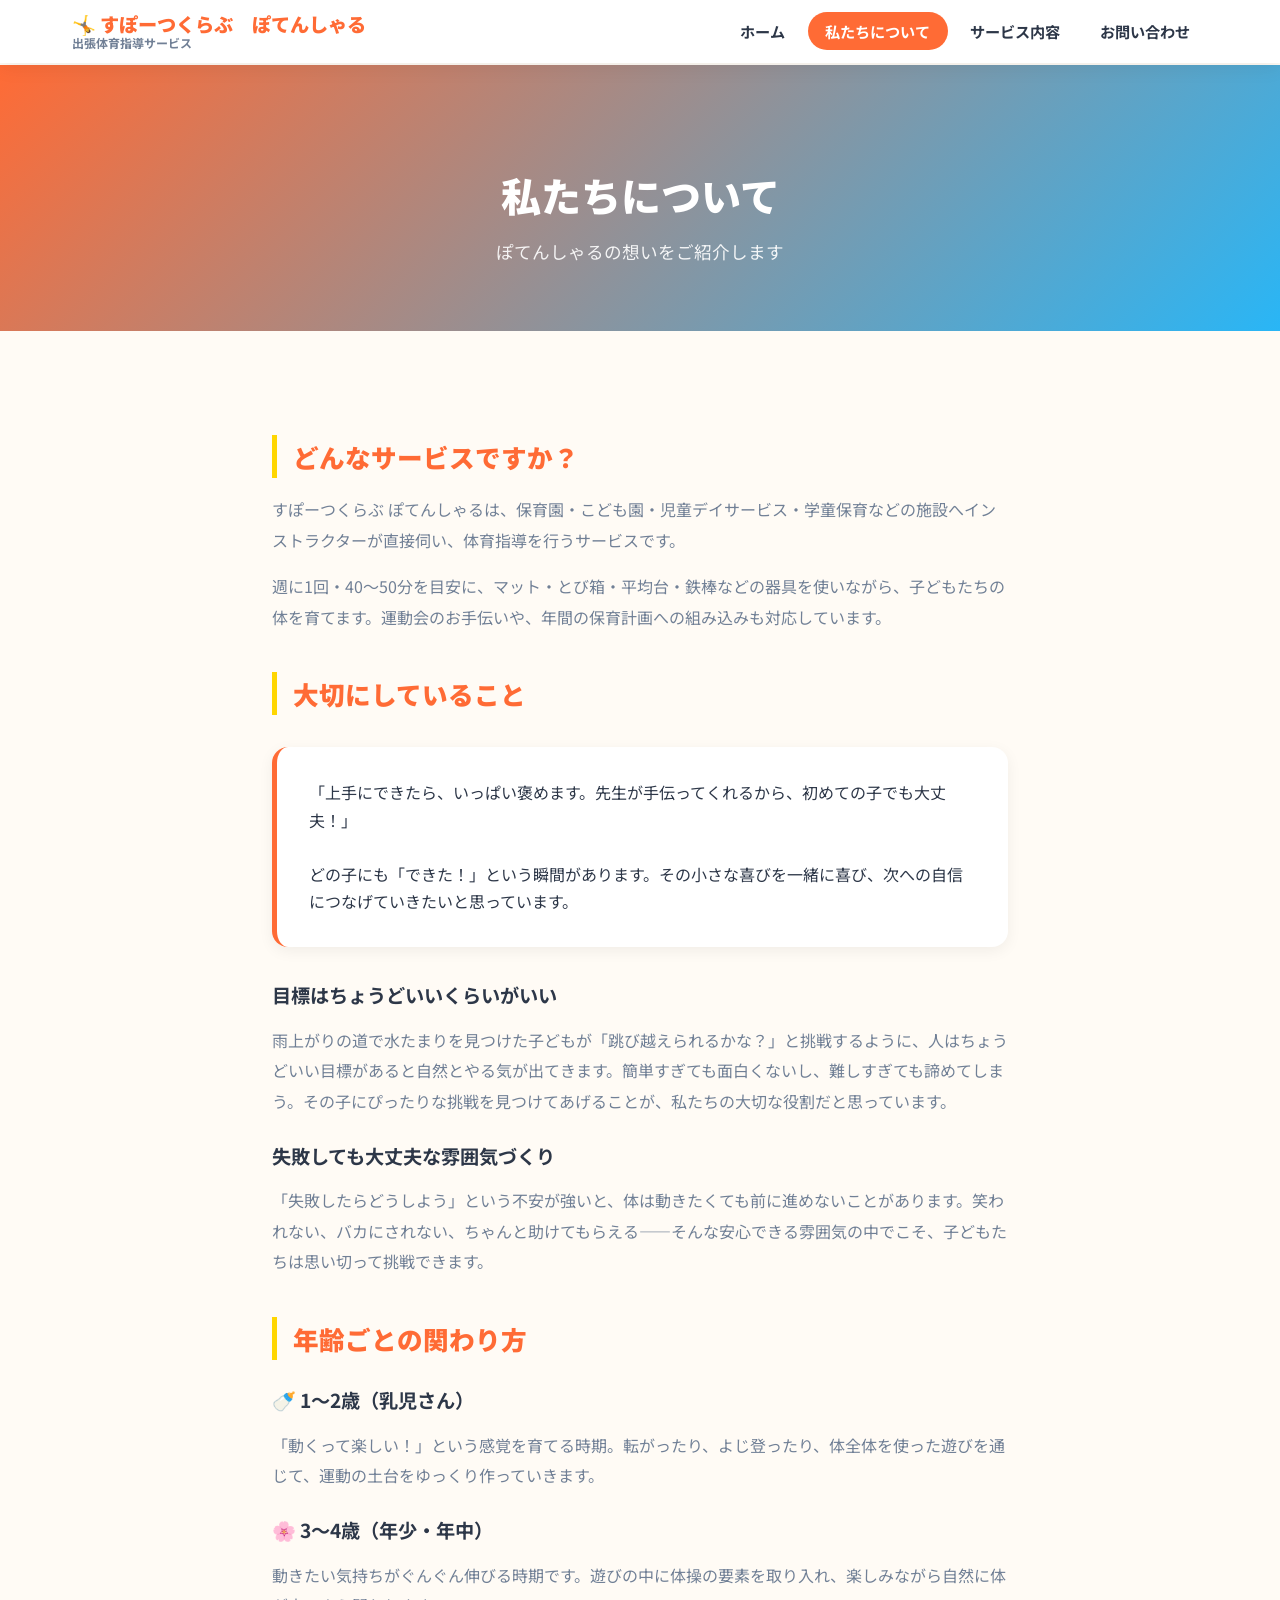
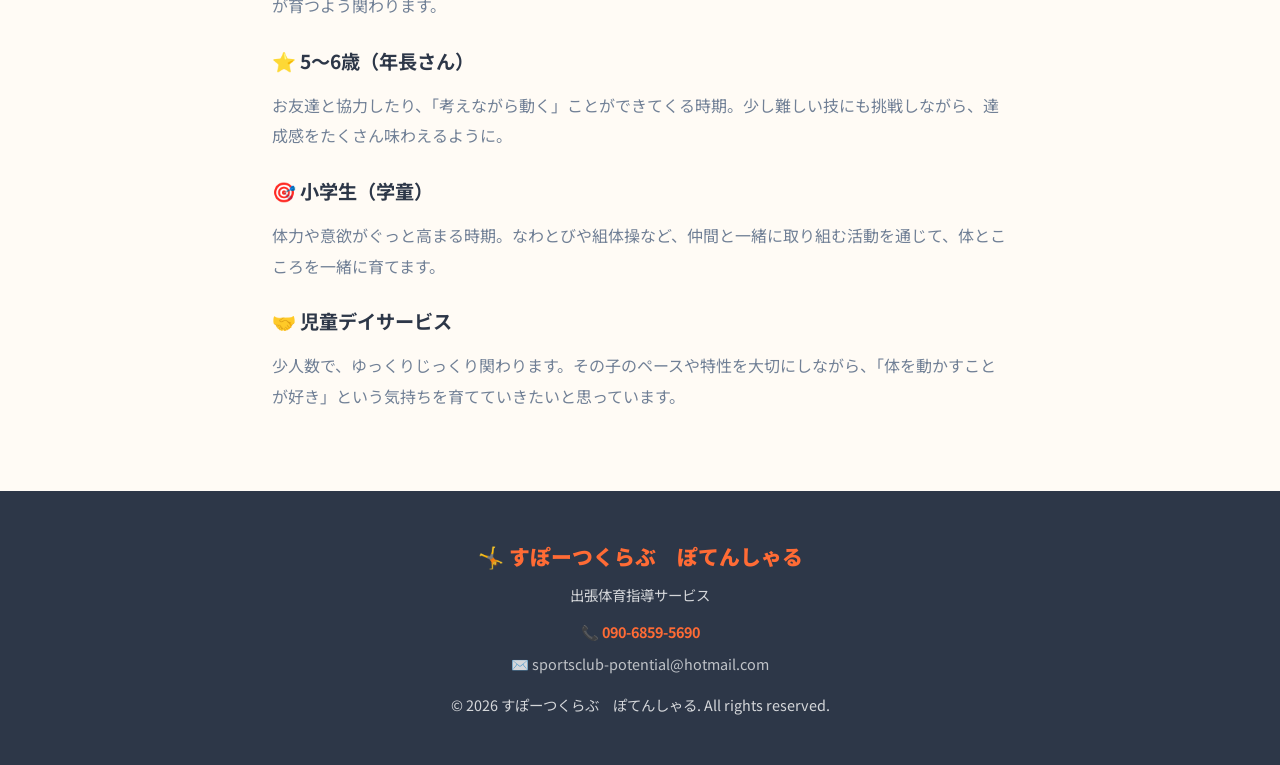
==== about.html @ cd886c46 "SEO対策を追加 - 全ページにメタタグ（description・keywords・OGP）を追加 - sitemap.xml を作成 - robots.txt を作成 - トップページに構造化データ" ====
<!DOCTYPE html>
<html lang="ja">
<head>
    <meta charset="UTF-8">
    <meta name="viewport" content="width=device-width, initial-scale=1.0">
    <title>私たちについて | すぽーつくらぶ ぽてんしゃる</title>
    <meta name="description" content="すぽーつくらぶ ぽてんしゃるの指導方針・理念をご紹介します。1歳〜小学生まで、それぞれのペースに合わせて楽しく体を動かすことを大切にしています。">
    <meta name="keywords" content="体育指導,保育園,出張指導,指導方針,こども,運動,ぽてんしゃる">
    <meta property="og:title" content="私たちについて | すぽーつくらぶ ぽてんしゃる">
    <meta property="og:description" content="1歳〜小学生まで対応の出張体育指導。指導方針や年齢別の関わり方をご紹介します。">
    <meta property="og:type" content="website">
    <meta property="og:url" content="https://sportsclub-potential.netlify.app/about.html">
    <link rel="canonical" href="https://sportsclub-potential.netlify.app/about.html">
    <link rel="stylesheet" href="css/style.css">
</head>
<body>
    <header>
        <nav>
            <div class="logo">
                🤸 すぽーつくらぶ　ぽてんしゃる
                <span class="logo-sub">出張体育指導サービス</span>
            </div>
            <button class="nav-toggle" aria-label="メニュー">☰</button>
            <ul class="nav-links">
                <li><a href="index.html">ホーム</a></li>
                <li><a href="about.html" class="active">私たちについて</a></li>
                <li><a href="services.html">サービス内容</a></li>
                <li><a href="contact.html">お問い合わせ</a></li>
            </ul>
        </nav>
    </header>

    <main>
        <section class="page-header">
            <h1>私たちについて</h1>
            <p>ぽてんしゃるの想いをご紹介します</p>
        </section>

        <div class="content">
            <h2>どんなサービスですか？</h2>
            <p>すぽーつくらぶ ぽてんしゃるは、保育園・こども園・児童デイサービス・学童保育などの施設へインストラクターが直接伺い、体育指導を行うサービスです。</p>
            <p>週に1回・40〜50分を目安に、マット・とび箱・平均台・鉄棒などの器具を使いながら、子どもたちの体を育てます。運動会のお手伝いや、年間の保育計画への組み込みも対応しています。</p>

            <h2>大切にしていること</h2>
            <div class="highlight-box">
                「上手にできたら、いっぱい褒めます。先生が手伝ってくれるから、初めての子でも大丈夫！」<br><br>
                どの子にも「できた！」という瞬間があります。その小さな喜びを一緒に喜び、次への自信につなげていきたいと思っています。
            </div>

            <h3>目標はちょうどいいくらいがいい</h3>
            <p>雨上がりの道で水たまりを見つけた子どもが「跳び越えられるかな？」と挑戦するように、人はちょうどいい目標があると自然とやる気が出てきます。簡単すぎても面白くないし、難しすぎても諦めてしまう。その子にぴったりな挑戦を見つけてあげることが、私たちの大切な役割だと思っています。</p>

            <h3>失敗しても大丈夫な雰囲気づくり</h3>
            <p>「失敗したらどうしよう」という不安が強いと、体は動きたくても前に進めないことがあります。笑われない、バカにされない、ちゃんと助けてもらえる——そんな安心できる雰囲気の中でこそ、子どもたちは思い切って挑戦できます。</p>

            <h2>年齢ごとの関わり方</h2>

            <h3>🍼 1〜2歳（乳児さん）</h3>
            <p>「動くって楽しい！」という感覚を育てる時期。転がったり、よじ登ったり、体全体を使った遊びを通じて、運動の土台をゆっくり作っていきます。</p>

            <h3>🌸 3〜4歳（年少・年中）</h3>
            <p>動きたい気持ちがぐんぐん伸びる時期です。遊びの中に体操の要素を取り入れ、楽しみながら自然に体が育つよう関わります。</p>

            <h3>⭐ 5〜6歳（年長さん）</h3>
            <p>お友達と協力したり、「考えながら動く」ことができてくる時期。少し難しい技にも挑戦しながら、達成感をたくさん味わえるように。</p>

            <h3>🎯 小学生（学童）</h3>
            <p>体力や意欲がぐっと高まる時期。なわとびや組体操など、仲間と一緒に取り組む活動を通じて、体とこころを一緒に育てます。</p>

            <h3>🤝 児童デイサービス</h3>
            <p>少人数で、ゆっくりじっくり関わります。その子のペースや特性を大切にしながら、「体を動かすことが好き」という気持ちを育てていきたいと思っています。</p>
        </div>
    </main>

    <script src="js/main.js"></script>
    <footer>
        <div class="footer-logo">🤸 すぽーつくらぶ　ぽてんしゃる</div>
        <p>出張体育指導サービス</p>
        <p style="margin-top:0.8rem;">📞 <a href="tel:09068595690" style="color:var(--orange);text-decoration:none;font-weight:700;">090-6859-5690</a></p>
        <p>✉️ <a href="mailto:sportsclub-potential@hotmail.com" style="color:rgba(255,255,255,0.7);text-decoration:none;">sportsclub-potential@hotmail.com</a></p>
        <p style="margin-top:1rem;">&copy; 2026 すぽーつくらぶ　ぽてんしゃる. All rights reserved.</p>
    </footer>
</body>
</html>
---- css/style.css ----
@import url('https://fonts.googleapis.com/css2?family=Noto+Sans+JP:wght@400;700;900&display=swap');

:root {
    --orange: #FF6B35;
    --orange-light: #FF8C5A;
    --blue: #29B6F6;
    --yellow: #FFD600;
    --green: #66BB6A;
    --dark: #2D3748;
    --gray: #718096;
    --light-bg: #FFFBF5;
    --white: #ffffff;
    --shadow: 0 8px 30px rgba(255,107,53,0.15);
}

* {
    margin: 0;
    padding: 0;
    box-sizing: border-box;
}

body {
    font-family: 'Noto Sans JP', 'Helvetica Neue', Arial, sans-serif;
    line-height: 1.7;
    color: var(--dark);
    background: var(--light-bg);
}

/* ヘッダー */
header {
    background: var(--white);
    box-shadow: 0 3px 20px rgba(0,0,0,0.08);
    position: fixed;
    width: 100%;
    top: 0;
    z-index: 1000;
}

nav {
    max-width: 1200px;
    margin: 0 auto;
    padding: 0.8rem 2rem;
    display: flex;
    justify-content: space-between;
    align-items: center;
}

.logo {
    font-size: 1.2rem;
    font-weight: 900;
    color: var(--orange);
    display: flex;
    flex-direction: column;
    line-height: 1.2;
}

.logo .logo-sub {
    font-size: 0.75rem;
    color: var(--gray);
    font-weight: 700;
}

.nav-links {
    list-style: none;
    display: flex;
    gap: 0.3rem;
}

.nav-links a {
    text-decoration: none;
    color: var(--dark);
    font-weight: 700;
    padding: 0.5rem 1.1rem;
    border-radius: 50px;
    transition: all 0.3s;
    font-size: 0.95rem;
}

.nav-links a:hover,
.nav-links a.active {
    background: var(--orange);
    color: var(--white);
}

/* ヒーローセクション */
.hero {
    position: relative;
    min-height: 100vh;
    display: flex;
    align-items: center;
    justify-content: center;
    margin-top: 65px;
    overflow: hidden;
}

.hero-bg {
    position: absolute;
    inset: 0;
    background-image: url('../images/kids_gym.jpg');
    background-size: cover;
    background-position: center top;
}

.hero-overlay {
    position: absolute;
    inset: 0;
    background: linear-gradient(
        160deg,
        rgba(255, 107, 53, 0.82) 0%,
        rgba(41, 182, 246, 0.75) 100%
    );
}

.hero-content {
    position: relative;
    z-index: 1;
    text-align: center;
    color: var(--white);
    padding: 3rem 2rem;
    max-width: 800px;
}

.hero-badge {
    display: inline-block;
    background: var(--yellow);
    color: var(--dark);
    font-weight: 900;
    font-size: 0.9rem;
    padding: 0.4rem 1.2rem;
    border-radius: 50px;
    margin-bottom: 1.5rem;
    letter-spacing: 0.05em;
}

.hero-content h1 {
    font-size: 3rem;
    font-weight: 900;
    line-height: 1.3;
    margin-bottom: 1.2rem;
    text-shadow: 2px 4px 12px rgba(0,0,0,0.2);
}

.hero-content p {
    font-size: 1.2rem;
    margin-bottom: 2.5rem;
    opacity: 0.95;
    text-shadow: 1px 2px 6px rgba(0,0,0,0.15);
}

.hero-buttons {
    display: flex;
    gap: 1rem;
    justify-content: center;
    flex-wrap: wrap;
}

/* ボタン */
.btn {
    display: inline-block;
    padding: 0.9rem 2.2rem;
    border-radius: 50px;
    font-weight: 900;
    font-size: 1rem;
    text-decoration: none;
    transition: all 0.3s;
    border: none;
    cursor: pointer;
    font-family: 'Noto Sans JP', sans-serif;
}

.btn-primary {
    background: var(--yellow);
    color: var(--dark);
    box-shadow: 0 6px 20px rgba(255,214,0,0.5);
}

.btn-primary:hover {
    transform: translateY(-4px) scale(1.03);
    box-shadow: 0 12px 30px rgba(255,214,0,0.6);
}

.btn-secondary {
    background: rgba(255,255,255,0.15);
    color: var(--white);
    border: 2px solid rgba(255,255,255,0.8);
    backdrop-filter: blur(5px);
}

.btn-secondary:hover {
    background: var(--white);
    color: var(--orange);
    transform: translateY(-4px);
}

.btn-orange {
    background: var(--orange);
    color: var(--white);
    box-shadow: 0 6px 20px rgba(255,107,53,0.4);
}

.btn-orange:hover {
    background: var(--orange-light);
    transform: translateY(-4px);
    box-shadow: 0 12px 30px rgba(255,107,53,0.5);
}

/* ウェーブ区切り */
.wave-divider {
    width: 100%;
    overflow: hidden;
    line-height: 0;
    margin-bottom: -2px;
}

.wave-divider svg {
    display: block;
    width: 100%;
}

/* セクション共通 */
.section {
    padding: 5rem 2rem;
}

.section-inner {
    max-width: 1100px;
    margin: 0 auto;
}

.section-title {
    text-align: center;
    font-size: 2rem;
    font-weight: 900;
    color: var(--dark);
    margin-bottom: 0.5rem;
}

.section-title span {
    color: var(--orange);
}

.section-subtitle {
    text-align: center;
    color: var(--gray);
    font-size: 1rem;
    margin-bottom: 3rem;
}

/* 特徴カード */
.features-section {
    background: var(--white);
    padding: 5rem 2rem;
}

.feature-grid {
    display: grid;
    grid-template-columns: repeat(auto-fit, minmax(240px, 1fr));
    gap: 1.5rem;
    max-width: 1100px;
    margin: 0 auto;
}

.feature-card {
    background: var(--light-bg);
    border-radius: 24px;
    padding: 2.5rem 1.8rem;
    text-align: center;
    transition: all 0.35s;
    border: 3px solid transparent;
    position: relative;
    overflow: hidden;
}

.feature-card::before {
    content: '';
    position: absolute;
    top: 0;
    left: 0;
    right: 0;
    height: 5px;
    background: linear-gradient(90deg, var(--orange), var(--yellow));
    border-radius: 24px 24px 0 0;
}

.feature-card:hover {
    transform: translateY(-10px);
    border-color: var(--orange);
    box-shadow: var(--shadow);
}

.feature-icon {
    font-size: 3.5rem;
    margin-bottom: 1rem;
    display: block;
}

.feature-card h3 {
    font-size: 1.3rem;
    font-weight: 900;
    color: var(--orange);
    margin-bottom: 0.8rem;
}

.feature-card p {
    color: var(--gray);
    font-size: 0.95rem;
    line-height: 1.8;
}

/* CTA バナー */
.cta-section {
    background: linear-gradient(135deg, var(--orange) 0%, #FF8C5A 100%);
    padding: 5rem 2rem;
    text-align: center;
    color: var(--white);
}

.cta-section h2 {
    font-size: 2rem;
    font-weight: 900;
    margin-bottom: 1rem;
}

.cta-section p {
    font-size: 1.1rem;
    margin-bottom: 2rem;
    opacity: 0.95;
}

/* ページヘッダー */
.page-header {
    background: linear-gradient(135deg, var(--orange) 0%, var(--blue) 100%);
    text-align: center;
    padding: 6rem 2rem 4rem;
    margin-top: 65px;
    color: var(--white);
}

.page-header h1 {
    font-size: 2.5rem;
    font-weight: 900;
    margin-bottom: 0.5rem;
}

.page-header p {
    font-size: 1.1rem;
    opacity: 0.9;
}

/* コンテンツ */
.content {
    max-width: 800px;
    margin: 0 auto;
    padding: 4rem 2rem;
}

.content h2 {
    font-size: 1.6rem;
    font-weight: 900;
    color: var(--orange);
    margin-top: 2.5rem;
    margin-bottom: 1rem;
    padding-left: 1rem;
    border-left: 5px solid var(--yellow);
}

.content h3 {
    font-size: 1.2rem;
    font-weight: 700;
    color: var(--dark);
    margin-top: 1.5rem;
    margin-bottom: 0.8rem;
}

.content p {
    color: var(--gray);
    margin-bottom: 1rem;
    line-height: 1.9;
}

.highlight-box {
    background: var(--white);
    border-radius: 16px;
    padding: 2rem;
    margin: 2rem 0;
    border-left: 5px solid var(--orange);
    box-shadow: 0 4px 15px rgba(0,0,0,0.06);
}

/* サービスカード */
.service-grid {
    display: grid;
    grid-template-columns: repeat(auto-fit, minmax(260px, 1fr));
    gap: 1.5rem;
    max-width: 1100px;
    margin: 0 auto;
}

.service-card {
    background: var(--white);
    border-radius: 24px;
    padding: 2.5rem 2rem;
    text-align: center;
    transition: all 0.35s;
    box-shadow: 0 4px 20px rgba(0,0,0,0.06);
    border: 2px solid transparent;
}

.service-card:hover {
    transform: translateY(-8px);
    border-color: var(--orange);
    box-shadow: var(--shadow);
}

.service-card .service-icon {
    font-size: 3rem;
    margin-bottom: 1rem;
    display: block;
}

.service-card h3 {
    font-size: 1.3rem;
    font-weight: 900;
    color: var(--dark);
    margin-bottom: 0.5rem;
}

.service-card .age-badge {
    display: inline-block;
    background: var(--yellow);
    color: var(--dark);
    font-size: 0.8rem;
    font-weight: 700;
    padding: 0.2rem 0.8rem;
    border-radius: 50px;
    margin-bottom: 1rem;
}

.service-card p {
    color: var(--gray);
    font-size: 0.95rem;
    line-height: 1.8;
}

/* フォーム */
.contact-form {
    max-width: 620px;
    margin: 0 auto;
    background: var(--white);
    border-radius: 24px;
    padding: 3rem 2.5rem;
    box-shadow: 0 8px 40px rgba(0,0,0,0.08);
}

.form-group {
    margin-bottom: 1.5rem;
}

.form-group label {
    display: block;
    margin-bottom: 0.5rem;
    font-weight: 700;
    color: var(--dark);
    font-size: 0.95rem;
}

.form-group label .required {
    color: var(--orange);
    margin-left: 0.3rem;
    font-size: 0.8rem;
}

.form-group input,
.form-group textarea,
.form-group select {
    width: 100%;
    padding: 0.85rem 1.1rem;
    border: 2px solid #E2E8F0;
    border-radius: 12px;
    font-size: 1rem;
    font-family: 'Noto Sans JP', sans-serif;
    transition: border-color 0.3s;
    background: var(--light-bg);
    color: var(--dark);
}

.form-group input:focus,
.form-group textarea:focus,
.form-group select:focus {
    outline: none;
    border-color: var(--orange);
    background: var(--white);
}

.form-group textarea {
    resize: vertical;
    min-height: 120px;
}

/* フッター */
footer {
    background: var(--dark);
    color: rgba(255,255,255,0.8);
    text-align: center;
    padding: 3rem 2rem;
}

footer .footer-logo {
    font-size: 1.3rem;
    font-weight: 900;
    color: var(--orange);
    margin-bottom: 0.5rem;
}

footer p {
    font-size: 0.9rem;
    margin-top: 0.5rem;
}

/* 連絡先カード */
.contact-info-card {
    background: var(--white);
    border-radius: 20px;
    padding: 2rem;
    margin-bottom: 2rem;
    box-shadow: 0 4px 20px rgba(0,0,0,0.07);
    border: 2px solid #FFE5D9;
}

.contact-info-item {
    display: flex;
    align-items: flex-start;
    gap: 1rem;
    padding: 1rem 0;
    border-bottom: 1px solid #f0f0f0;
}

.contact-info-item:last-child {
    border-bottom: none;
    padding-bottom: 0;
}

.contact-info-icon {
    font-size: 1.8rem;
    flex-shrink: 0;
}

.contact-info-label {
    font-size: 0.85rem;
    color: var(--gray);
    font-weight: 700;
    margin-bottom: 0.3rem;
}

.contact-info-value {
    display: block;
    font-size: 1.4rem;
    font-weight: 900;
    color: var(--orange);
    text-decoration: none;
}

.contact-info-email {
    font-size: 1rem;
    word-break: break-all;
}

.contact-info-note {
    margin-top: 0.4rem;
    font-size: 0.85rem;
    color: var(--dark);
    background: #FFF8F5;
    border-left: 3px solid var(--orange);
    padding: 0.5rem 0.8rem;
    border-radius: 0 8px 8px 0;
    line-height: 1.6;
}

/* カリキュラムテーブル */
.curriculum-table {
    width: 100%;
    border-collapse: collapse;
    border-radius: 16px;
    overflow: hidden;
    box-shadow: 0 4px 20px rgba(0,0,0,0.06);
    font-size: 0.95rem;
}

.curriculum-table thead tr {
    background: var(--orange);
    color: var(--white);
}

.curriculum-table th {
    padding: 1rem 1.2rem;
    text-align: left;
    font-weight: 700;
}

.curriculum-table td {
    padding: 0.9rem 1.2rem;
    border-bottom: 1px solid #f0f0f0;
    vertical-align: top;
    line-height: 1.7;
}

.curriculum-table tbody tr:nth-child(even) {
    background: var(--light-bg);
}

.curriculum-table tbody tr:hover {
    background: #fff3ee;
}

.curriculum-table td:first-child {
    font-weight: 700;
    color: var(--orange);
    white-space: nowrap;
    min-width: 60px;
}

/* ハンバーガーボタン（PCでは非表示） */
.nav-toggle {
    display: none;
    background: none;
    border: none;
    font-size: 1.6rem;
    cursor: pointer;
    color: var(--orange);
    padding: 0.3rem 0.5rem;
    line-height: 1;
}

/* レスポンシブ */
@media (max-width: 768px) {
    /* ナビゲーション */
    nav {
        padding: 0.8rem 1.2rem;
        flex-wrap: wrap;
        position: relative;
    }

    .nav-toggle {
        display: block;
    }

    .nav-links {
        display: none;
        flex-direction: column;
        width: 100%;
        gap: 0;
        background: var(--white);
        border-top: 1px solid #eee;
        margin-top: 0.5rem;
        border-radius: 0 0 12px 12px;
        box-shadow: 0 8px 20px rgba(0,0,0,0.08);
        overflow: hidden;
    }

    .nav-links.open {
        display: flex;
    }

    .nav-links li {
        width: 100%;
    }

    .nav-links a {
        display: block;
        padding: 1rem 1.5rem;
        font-size: 1rem;
        border-radius: 0;
        border-bottom: 1px solid #f0f0f0;
    }

    .nav-links a:hover,
    .nav-links a.active {
        background: var(--orange);
        color: var(--white);
    }

    /* ヒーロー */
    .hero {
        margin-top: 0;
        min-height: 100svh;
    }

    .hero-content {
        padding: 2rem 1.2rem;
    }

    .hero-content h1 {
        font-size: 1.8rem;
    }

    .hero-content p {
        font-size: 0.95rem;
        margin-bottom: 2rem;
    }

    .hero-badge {
        font-size: 0.8rem;
        padding: 0.35rem 1rem;
    }

    .hero-buttons {
        flex-direction: column;
        align-items: center;
        gap: 0.8rem;
    }

    .btn {
        width: 100%;
        max-width: 280px;
        text-align: center;
        padding: 0.85rem 1.5rem;
    }

    /* セクション */
    .section {
        padding: 3rem 1.2rem;
    }

    .features-section {
        padding: 3rem 1.2rem;
    }

    .section-title {
        font-size: 1.5rem;
    }

    .section-subtitle {
        font-size: 0.9rem;
        margin-bottom: 2rem;
    }

    /* カード */
    .feature-grid,
    .service-grid {
        grid-template-columns: 1fr;
        gap: 1rem;
    }

    .feature-card,
    .service-card {
        padding: 2rem 1.5rem;
    }

    /* CTA */
    .cta-section {
        padding: 3rem 1.2rem;
    }

    .cta-section h2 {
        font-size: 1.5rem;
    }

    .cta-section p {
        font-size: 0.95rem;
    }

    /* ページヘッダー */
    .page-header {
        padding: 4rem 1.2rem 2.5rem;
        margin-top: 0;
    }

    .page-header h1 {
        font-size: 1.7rem;
    }

    .page-header p {
        font-size: 0.95rem;
    }

    /* コンテンツ */
    .content {
        padding: 2.5rem 1.2rem;
    }

    .content h2 {
        font-size: 1.3rem;
    }

    .highlight-box {
        padding: 1.5rem 1.2rem;
    }

    /* フォーム */
    .contact-form {
        padding: 2rem 1.2rem;
        border-radius: 16px;
        box-shadow: none;
    }
}
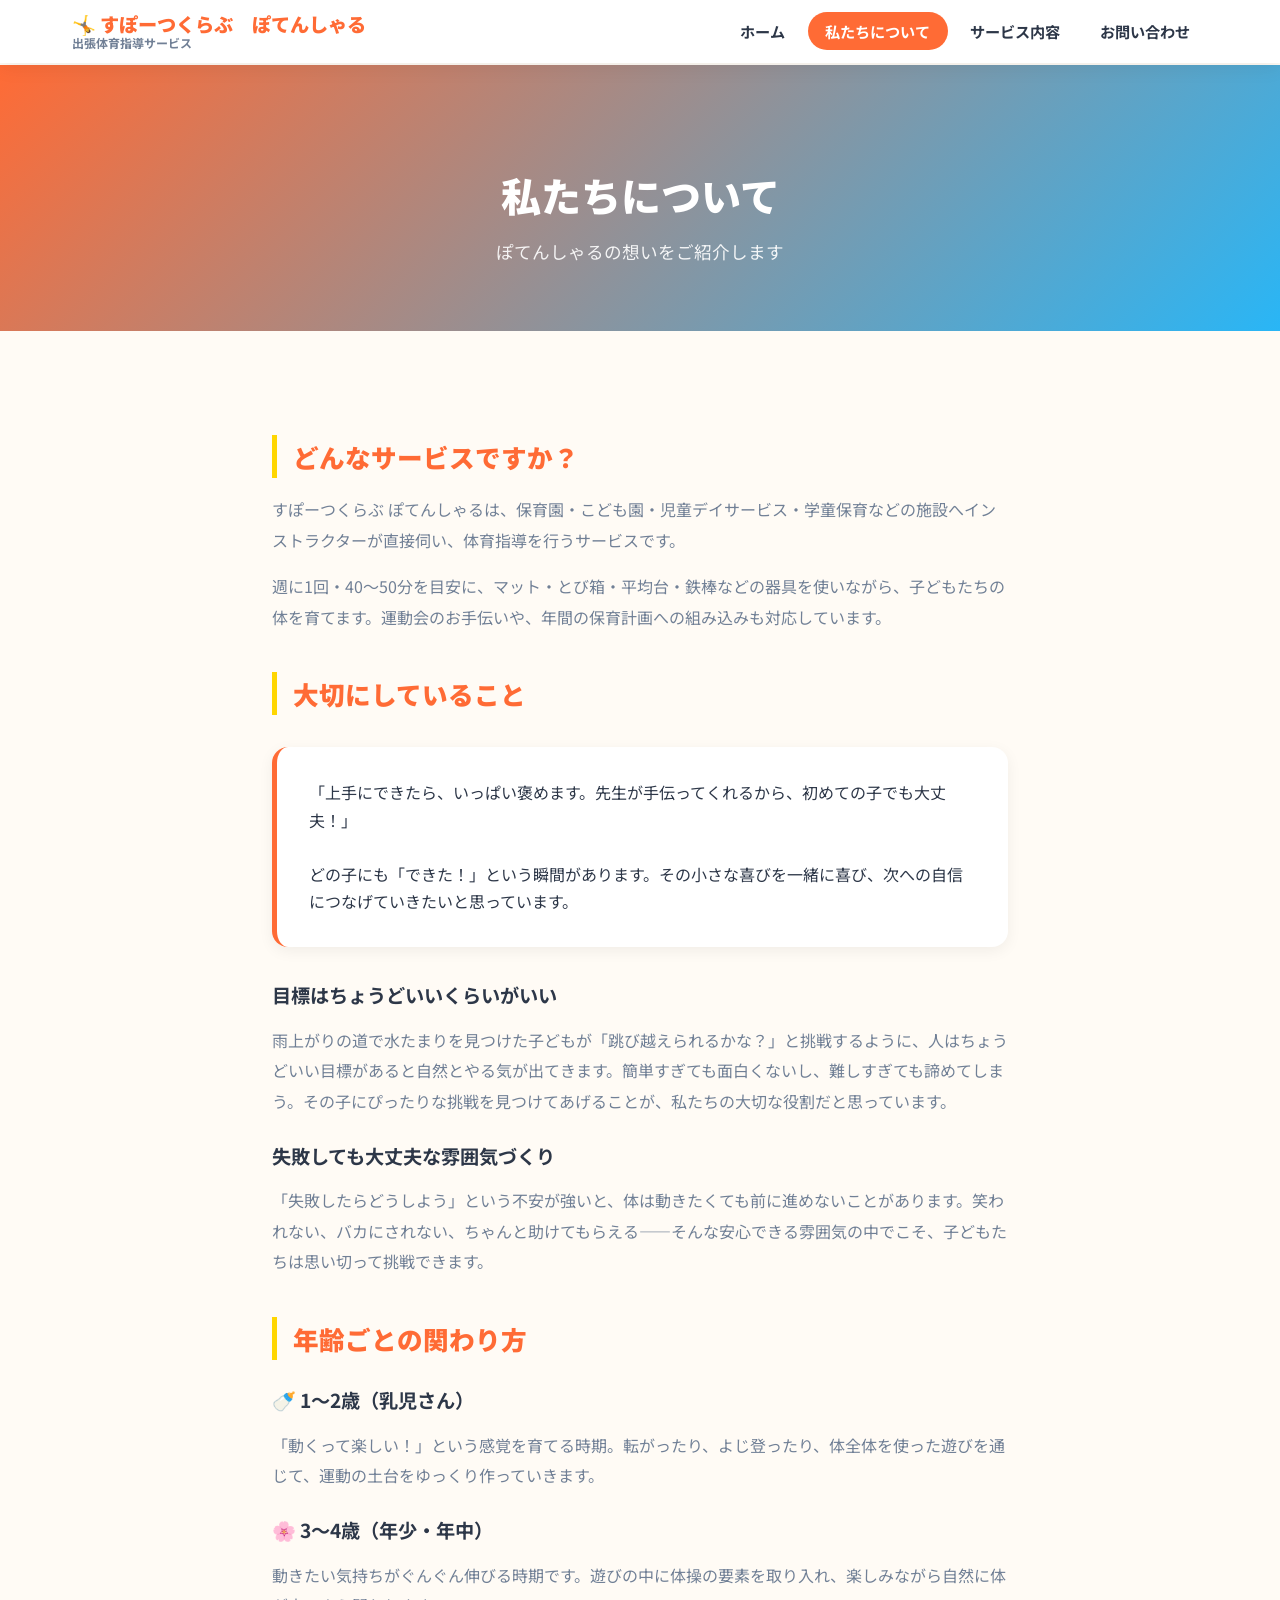
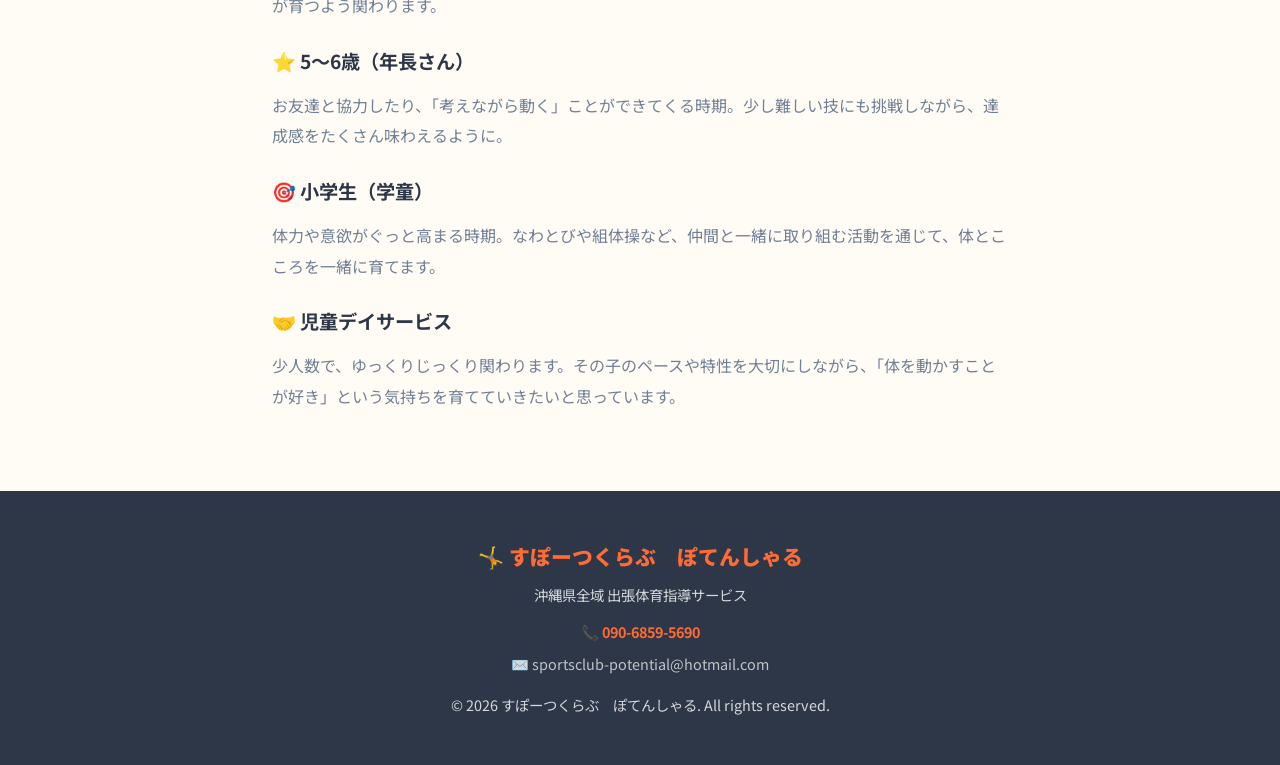
==== commit ebef9425: "沖縄県全域をSEO・コンテンツ全体に追加" ====
--- a/about.html
+++ b/about.html
@@ -4,8 +4,8 @@
     <meta charset="UTF-8">
     <meta name="viewport" content="width=device-width, initial-scale=1.0">
     <title>私たちについて | すぽーつくらぶ ぽてんしゃる</title>
-    <meta name="description" content="すぽーつくらぶ ぽてんしゃるの指導方針・理念をご紹介します。1歳〜小学生まで、それぞれのペースに合わせて楽しく体を動かすことを大切にしています。">
-    <meta name="keywords" content="体育指導,保育園,出張指導,指導方針,こども,運動,ぽてんしゃる">
+    <meta name="description" content="すぽーつくらぶ ぽてんしゃるの指導方針・理念をご紹介します。沖縄県全域の保育園・児童デイサービス・学童へ出張。1歳〜小学生まで対応しています。">
+    <meta name="keywords" content="沖縄,体育指導,保育園,出張指導,指導方針,こども,運動,ぽてんしゃる,沖縄県">
     <meta property="og:title" content="私たちについて | すぽーつくらぶ ぽてんしゃる">
     <meta property="og:description" content="1歳〜小学生まで対応の出張体育指導。指導方針や年齢別の関わり方をご紹介します。">
     <meta property="og:type" content="website">
@@ -75,7 +75,7 @@
     <script src="js/main.js"></script>
     <footer>
         <div class="footer-logo">🤸 すぽーつくらぶ　ぽてんしゃる</div>
-        <p>出張体育指導サービス</p>
+        <p>沖縄県全域 出張体育指導サービス</p>
         <p style="margin-top:0.8rem;">📞 <a href="tel:09068595690" style="color:var(--orange);text-decoration:none;font-weight:700;">090-6859-5690</a></p>
         <p>✉️ <a href="mailto:sportsclub-potential@hotmail.com" style="color:rgba(255,255,255,0.7);text-decoration:none;">sportsclub-potential@hotmail.com</a></p>
         <p style="margin-top:1rem;">&copy; 2026 すぽーつくらぶ　ぽてんしゃる. All rights reserved.</p>
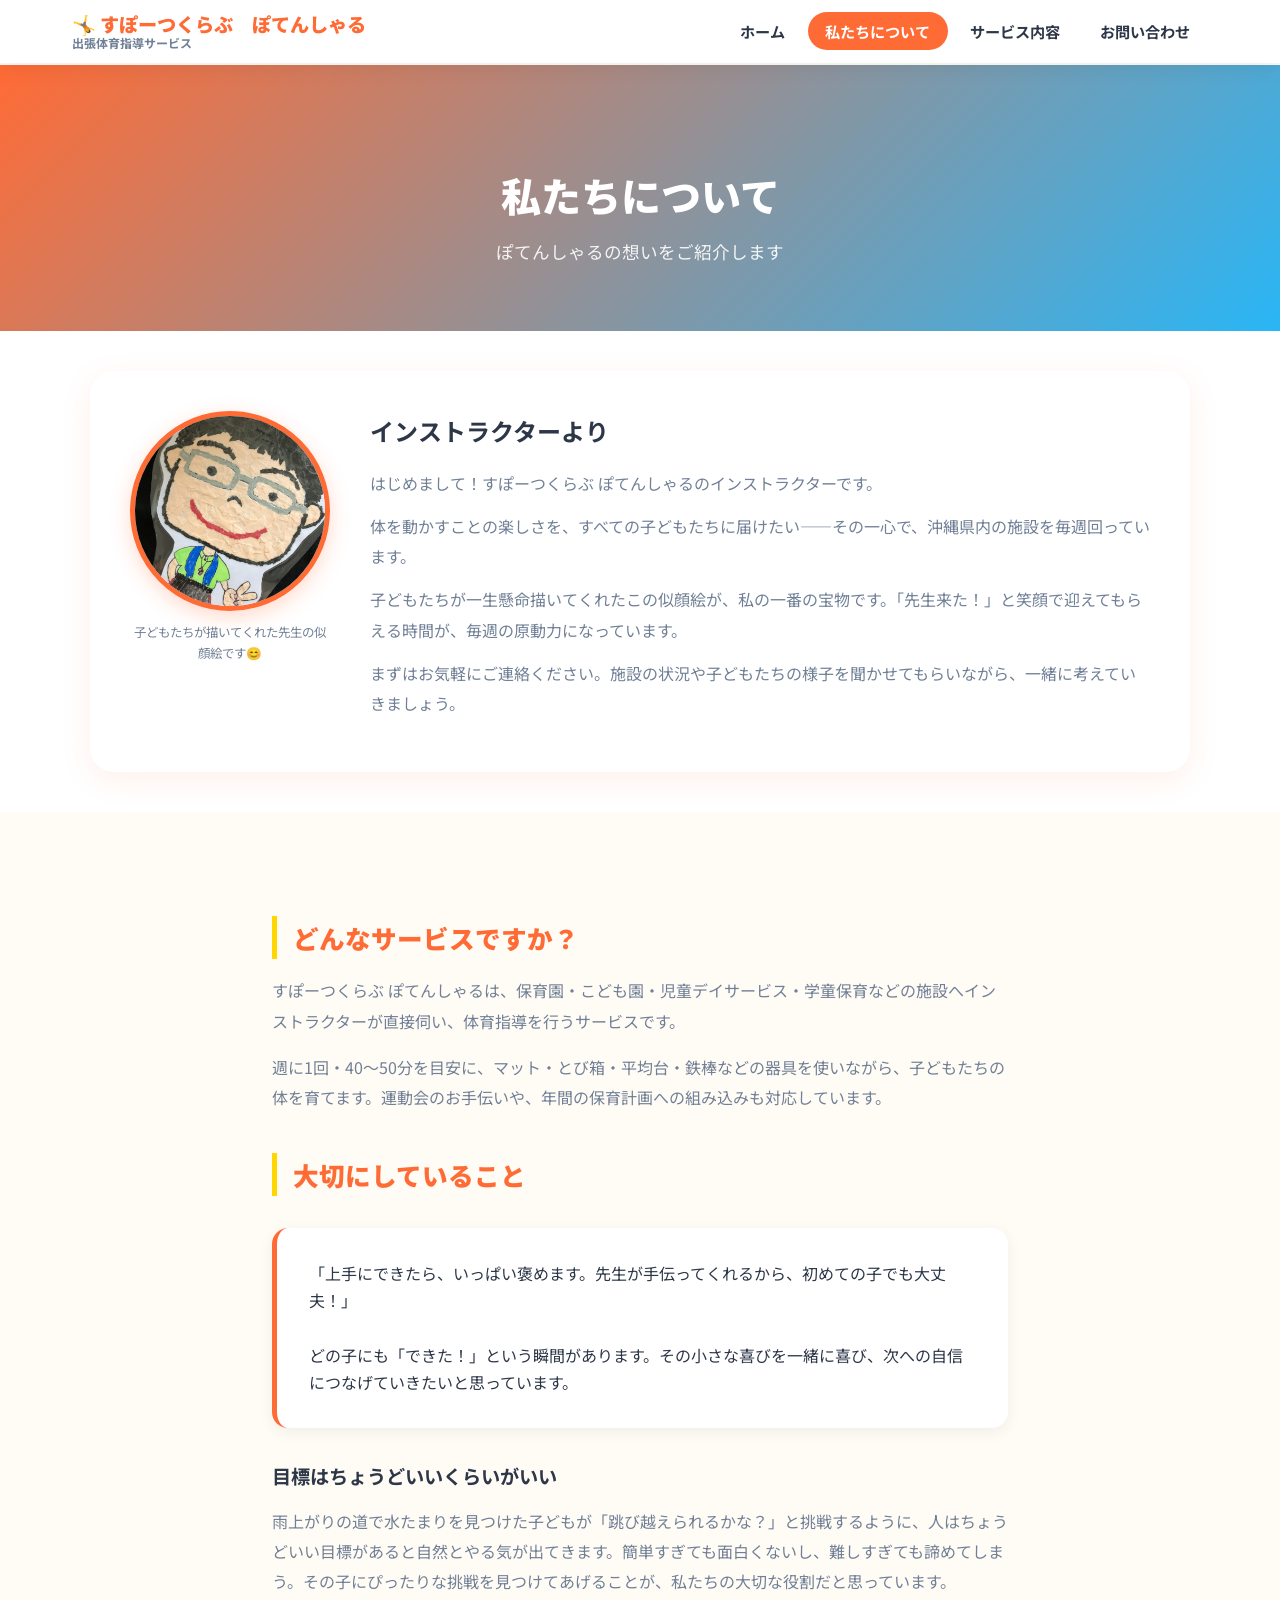
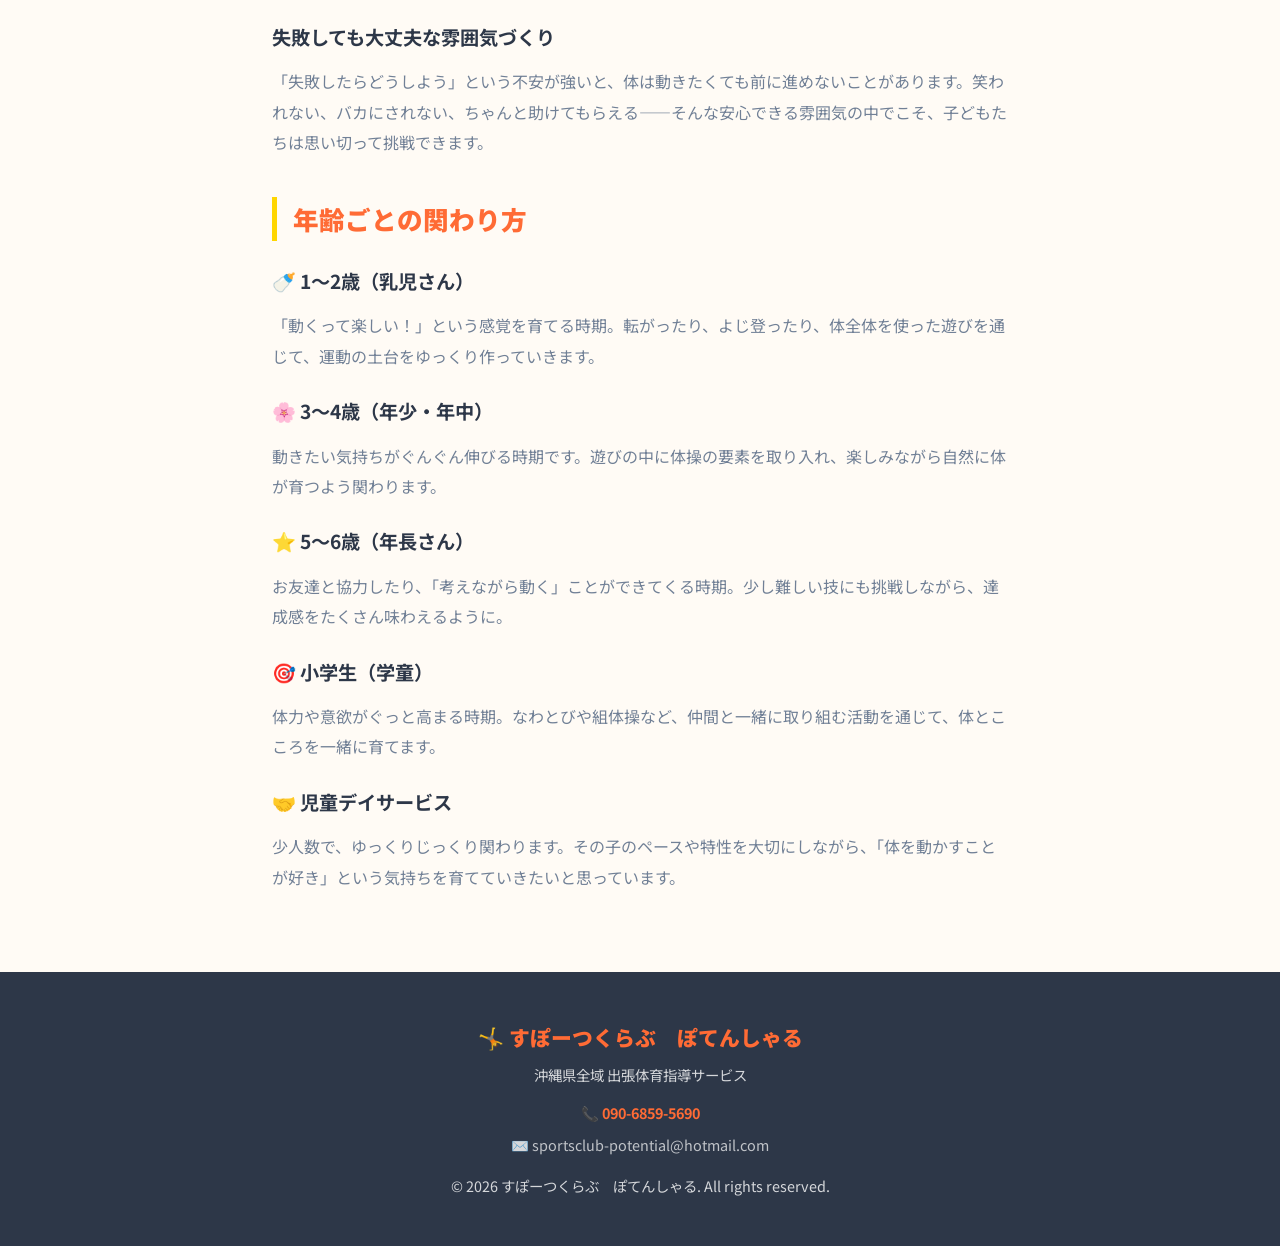
==== commit a2c7942c: "インストラクター似顔絵をホームと紹介ページに追加" ====
--- a/about.html
+++ b/about.html
@@ -34,6 +34,25 @@
         <section class="page-header">
             <h1>私たちについて</h1>
             <p>ぽてんしゃるの想いをご紹介します</p>
+        </section>
+
+        <!-- インストラクター紹介 -->
+        <section class="section" style="background:var(--white);padding-top:2.5rem;padding-bottom:2.5rem;">
+            <div class="section-inner">
+                <div class="instructor-card">
+                    <div class="instructor-img-wrap">
+                        <img src="images/sensei.jpg" alt="インストラクターの似顔絵" class="instructor-img">
+                        <p class="instructor-caption">子どもたちが描いてくれた先生の似顔絵です😊</p>
+                    </div>
+                    <div class="instructor-text">
+                        <h2 style="margin-top:0;">インストラクターより</h2>
+                        <p>はじめまして！すぽーつくらぶ ぽてんしゃるのインストラクターです。</p>
+                        <p>体を動かすことの楽しさを、すべての子どもたちに届けたい——その一心で、沖縄県内の施設を毎週回っています。</p>
+                        <p>子どもたちが一生懸命描いてくれたこの似顔絵が、私の一番の宝物です。「先生来た！」と笑顔で迎えてもらえる時間が、毎週の原動力になっています。</p>
+                        <p>まずはお気軽にご連絡ください。施設の状況や子どもたちの様子を聞かせてもらいながら、一緒に考えていきましょう。</p>
+                    </div>
+                </div>
+            </div>
         </section>
 
         <div class="content">
--- a/css/style.css
+++ b/css/style.css
@@ -387,6 +387,92 @@
     box-shadow: 0 4px 15px rgba(0,0,0,0.06);
 }
 
+/* ホーム インストラクター引用 */
+.instructor-quote {
+    display: flex;
+    align-items: center;
+    gap: 2rem;
+    background: var(--light-bg);
+    border-radius: 24px;
+    padding: 2rem 2.5rem;
+    border: 2px solid rgba(255,107,53,0.15);
+    max-width: 800px;
+    margin: 0 auto;
+}
+
+.instructor-quote-img {
+    width: 110px;
+    height: 110px;
+    border-radius: 50%;
+    object-fit: cover;
+    border: 4px solid var(--orange);
+    flex-shrink: 0;
+    box-shadow: 0 4px 15px rgba(255,107,53,0.2);
+}
+
+.instructor-quote-text {
+    font-size: 1.05rem;
+    color: var(--dark);
+    line-height: 1.85;
+    font-style: italic;
+    position: relative;
+    padding-left: 1rem;
+    border-left: 4px solid var(--orange);
+    margin-bottom: 0.6rem;
+}
+
+.instructor-quote-name {
+    font-size: 0.85rem;
+    font-weight: 700;
+    color: var(--orange);
+}
+
+/* インストラクターカード */
+.instructor-card {
+    display: flex;
+    gap: 2.5rem;
+    align-items: flex-start;
+    background: var(--white);
+    border-radius: 24px;
+    padding: 2.5rem;
+    box-shadow: 0 8px 30px rgba(255,107,53,0.10);
+}
+
+.instructor-img-wrap {
+    flex-shrink: 0;
+    text-align: center;
+}
+
+.instructor-img {
+    width: 200px;
+    height: 200px;
+    object-fit: cover;
+    border-radius: 50%;
+    border: 5px solid var(--orange);
+    box-shadow: 0 6px 20px rgba(255,107,53,0.25);
+    display: block;
+    margin: 0 auto;
+}
+
+.instructor-caption {
+    font-size: 0.78rem;
+    color: var(--gray);
+    margin-top: 0.7rem;
+    max-width: 200px;
+}
+
+.instructor-text h2 {
+    font-size: 1.5rem;
+    color: var(--dark);
+    margin-bottom: 1rem;
+}
+
+.instructor-text p {
+    color: var(--gray);
+    line-height: 1.9;
+    margin-bottom: 0.8rem;
+}
+
 /* サービスカード */
 .service-grid {
     display: grid;
@@ -792,4 +878,42 @@
         border-radius: 16px;
         box-shadow: none;
     }
-}
+
+    /* ホーム インストラクター引用 */
+    .instructor-quote {
+        flex-direction: column;
+        text-align: center;
+        padding: 1.5rem 1.2rem;
+        gap: 1.2rem;
+    }
+
+    .instructor-quote-text {
+        border-left: none;
+        padding-left: 0;
+        border-top: 4px solid var(--orange);
+        padding-top: 0.8rem;
+        font-size: 0.95rem;
+    }
+
+    /* インストラクターカード */
+    .instructor-card {
+        flex-direction: column;
+        align-items: center;
+        padding: 1.8rem 1.2rem;
+        gap: 1.5rem;
+    }
+
+    .instructor-img {
+        width: 160px;
+        height: 160px;
+    }
+
+    .instructor-caption {
+        max-width: 100%;
+    }
+
+    .instructor-text h2 {
+        font-size: 1.2rem;
+        text-align: center;
+    }
+}
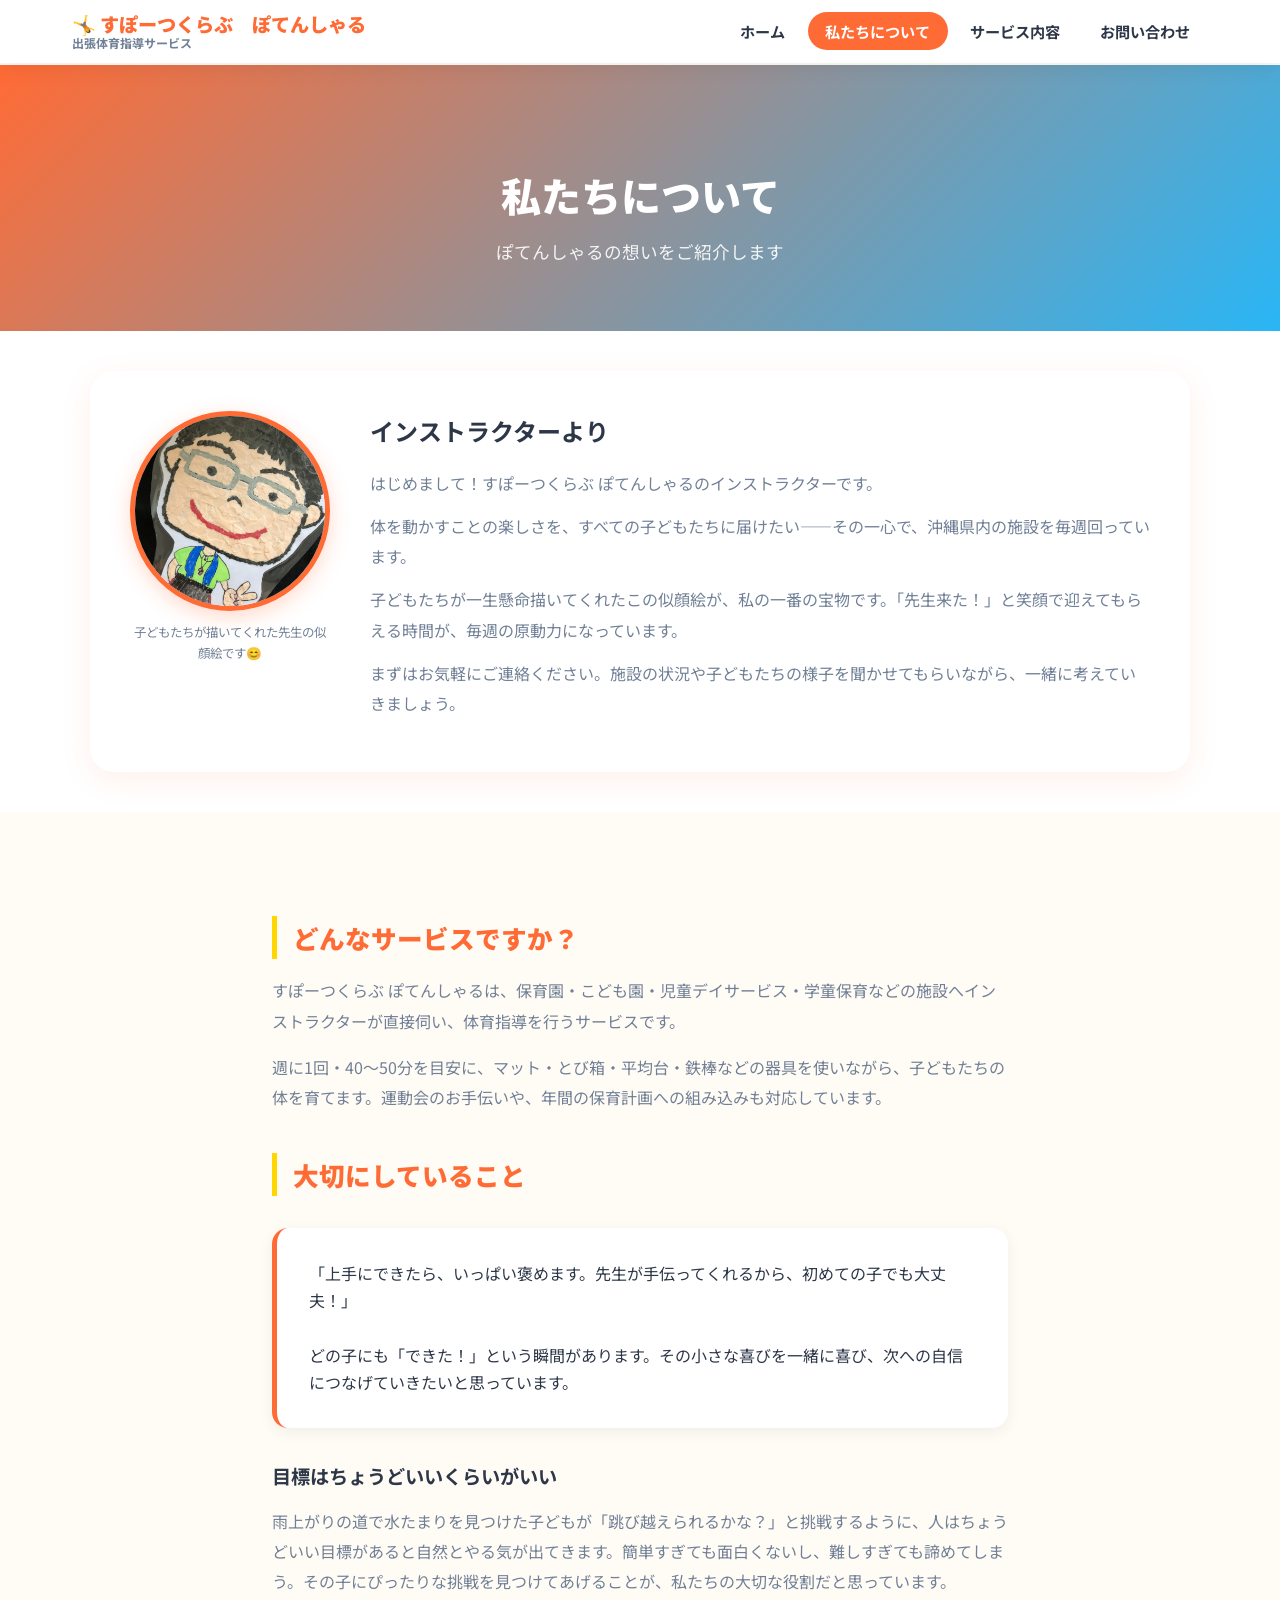
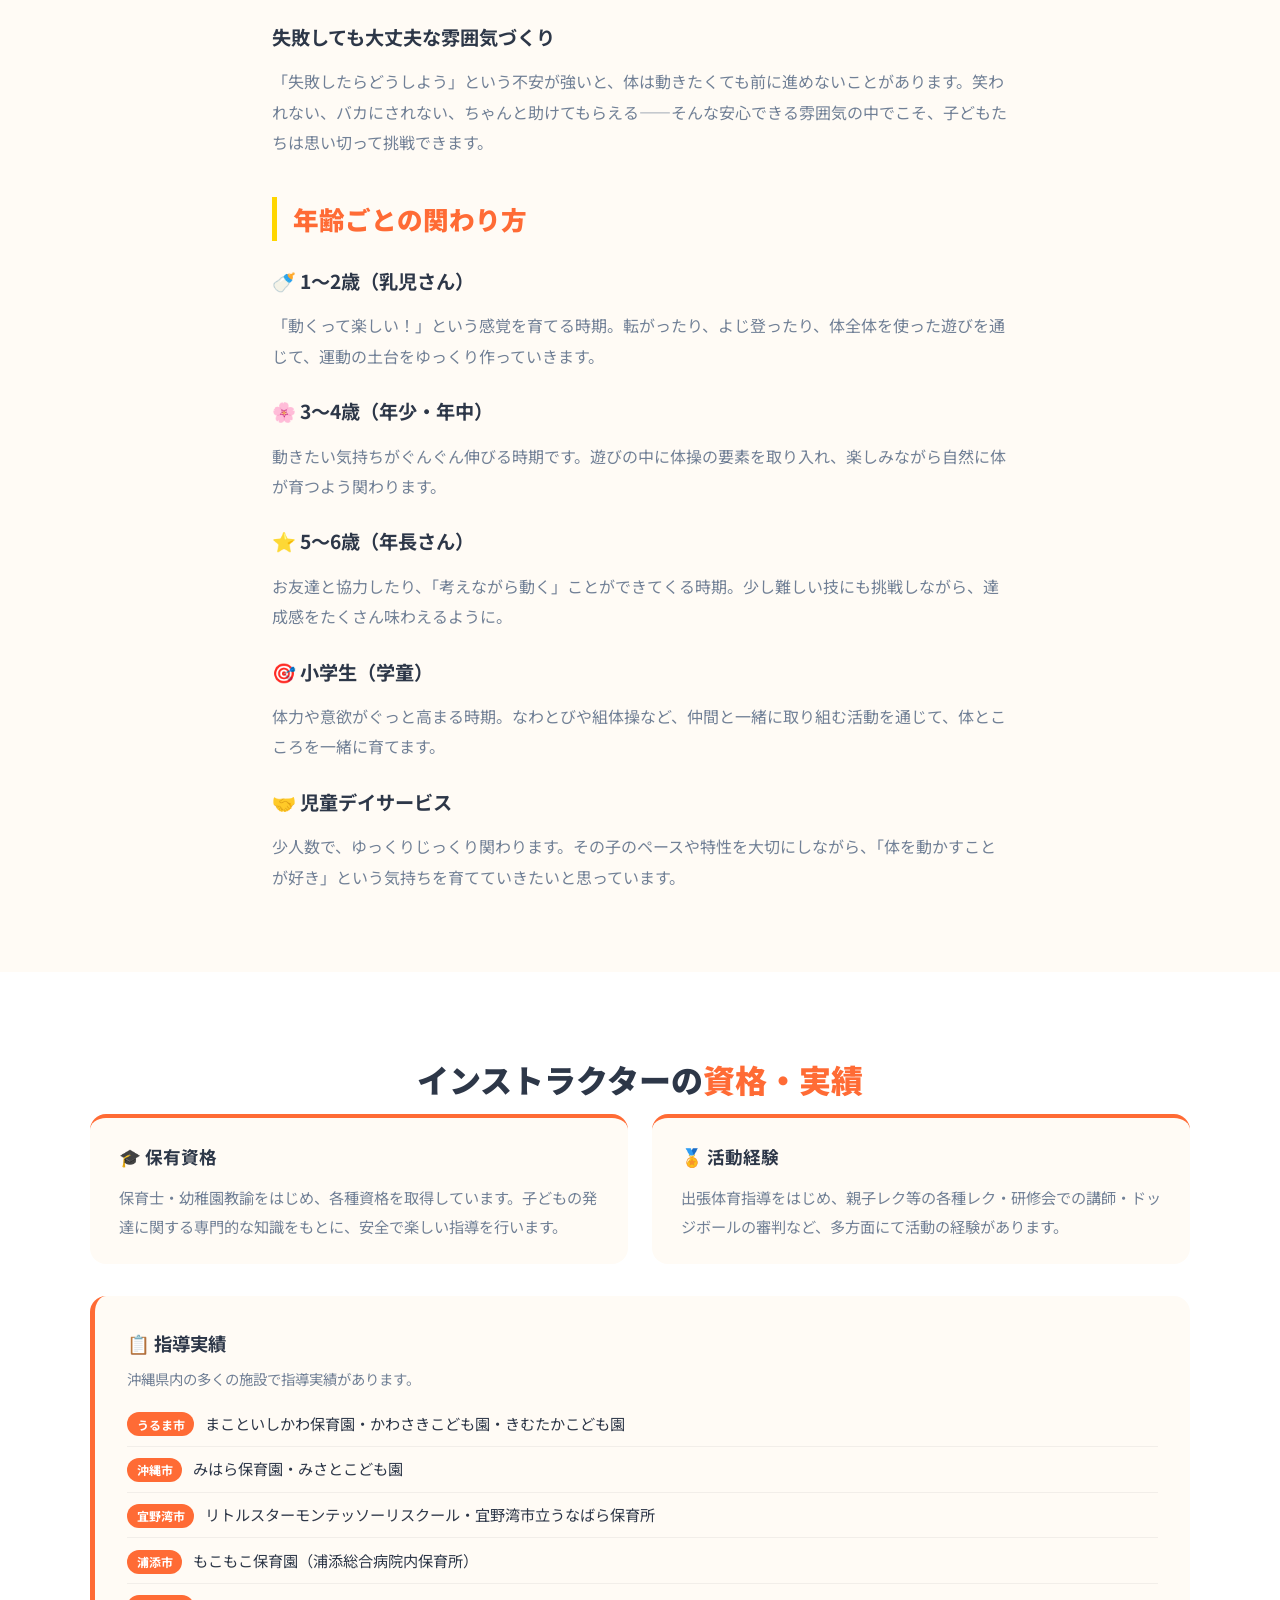
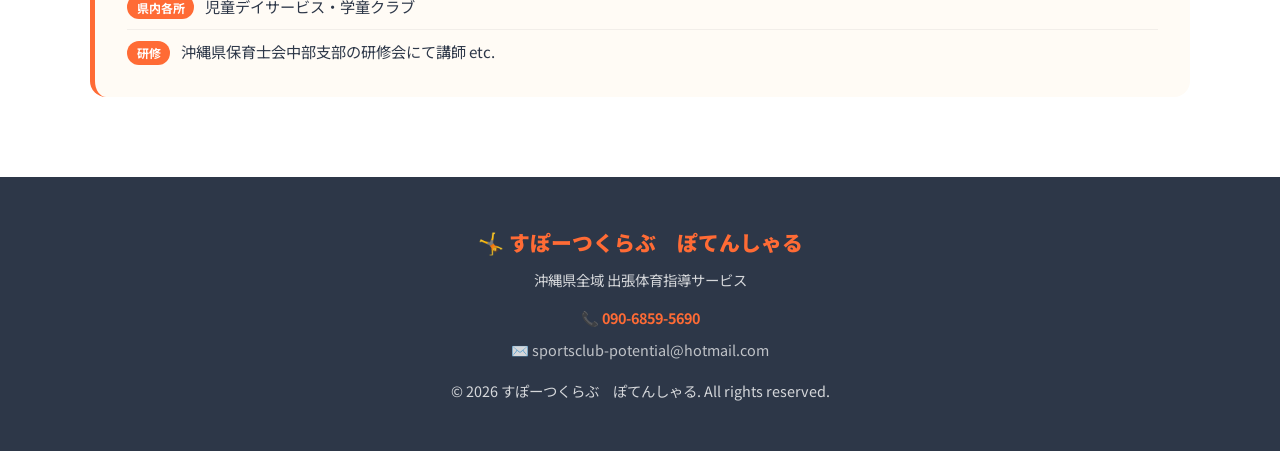
==== commit abdfacba: "活動写真ギャラリーとインストラクター資格・指導実績を追加" ====
--- a/about.html
+++ b/about.html
@@ -89,6 +89,37 @@
             <h3>🤝 児童デイサービス</h3>
             <p>少人数で、ゆっくりじっくり関わります。その子のペースや特性を大切にしながら、「体を動かすことが好き」という気持ちを育てていきたいと思っています。</p>
         </div>
+
+        <!-- インストラクター資格・実績 -->
+        <section class="section" style="background:var(--white);">
+            <div class="section-inner">
+                <h2 class="section-title">インストラクターの<span>資格・実績</span></h2>
+
+                <div class="credentials-grid">
+                    <div class="credentials-card">
+                        <h3>🎓 保有資格</h3>
+                        <p>保育士・幼稚園教諭をはじめ、各種資格を取得しています。子どもの発達に関する専門的な知識をもとに、安全で楽しい指導を行います。</p>
+                    </div>
+                    <div class="credentials-card">
+                        <h3>🏅 活動経験</h3>
+                        <p>出張体育指導をはじめ、親子レク等の各種レク・研修会での講師・ドッジボールの審判など、多方面にて活動の経験があります。</p>
+                    </div>
+                </div>
+
+                <div class="track-record">
+                    <h3>📋 指導実績</h3>
+                    <p class="track-record-lead">沖縄県内の多くの施設で指導実績があります。</p>
+                    <ul class="track-record-list">
+                        <li><span class="facility-area">うるま市</span>まこといしかわ保育園・かわさきこども園・きむたかこども園</li>
+                        <li><span class="facility-area">沖縄市</span>みはら保育園・みさとこども園</li>
+                        <li><span class="facility-area">宜野湾市</span>リトルスターモンテッソーリスクール・宜野湾市立うなばら保育所</li>
+                        <li><span class="facility-area">浦添市</span>もこもこ保育園（浦添総合病院内保育所）</li>
+                        <li><span class="facility-area">県内各所</span>児童デイサービス・学童クラブ</li>
+                        <li><span class="facility-area">研修</span>沖縄県保育士会中部支部の研修会にて講師 etc.</li>
+                    </ul>
+                </div>
+            </div>
+        </section>
     </main>
 
     <script src="js/main.js"></script>
--- a/css/style.css
+++ b/css/style.css
@@ -387,6 +387,131 @@
     box-shadow: 0 4px 15px rgba(0,0,0,0.06);
 }
 
+/* 活動写真ギャラリー */
+.photo-gallery {
+    display: grid;
+    grid-template-columns: repeat(4, 1fr);
+    gap: 0.75rem;
+}
+
+.photo-item {
+    position: relative;
+    overflow: hidden;
+    border-radius: 14px;
+    aspect-ratio: 1 / 1;
+    background: #eee;
+}
+
+.photo-item--wide {
+    grid-column: span 2;
+    aspect-ratio: 2 / 1;
+}
+
+.photo-item img {
+    width: 100%;
+    height: 100%;
+    object-fit: cover;
+    transition: transform 0.4s ease;
+    display: block;
+}
+
+.photo-item:hover img {
+    transform: scale(1.05);
+}
+
+.photo-label {
+    position: absolute;
+    bottom: 0;
+    left: 0;
+    right: 0;
+    background: linear-gradient(transparent, rgba(0,0,0,0.6));
+    color: #fff;
+    font-size: 0.8rem;
+    font-weight: 700;
+    padding: 1rem 0.7rem 0.5rem;
+    text-align: center;
+}
+
+/* 資格・実績 */
+.credentials-grid {
+    display: grid;
+    grid-template-columns: 1fr 1fr;
+    gap: 1.5rem;
+    margin-bottom: 2rem;
+}
+
+.credentials-card {
+    background: var(--light-bg);
+    border-radius: 16px;
+    padding: 1.5rem 1.8rem;
+    border-top: 4px solid var(--orange);
+}
+
+.credentials-card h3 {
+    font-size: 1.1rem;
+    color: var(--dark);
+    margin-bottom: 0.7rem;
+}
+
+.credentials-card p {
+    color: var(--gray);
+    line-height: 1.85;
+    font-size: 0.95rem;
+}
+
+.track-record {
+    background: var(--light-bg);
+    border-radius: 16px;
+    padding: 2rem;
+    border-left: 5px solid var(--orange);
+}
+
+.track-record h3 {
+    font-size: 1.15rem;
+    color: var(--dark);
+    margin-bottom: 0.5rem;
+}
+
+.track-record-lead {
+    color: var(--gray);
+    font-size: 0.9rem;
+    margin-bottom: 1.2rem;
+}
+
+.track-record-list {
+    list-style: none;
+    padding: 0;
+    display: flex;
+    flex-direction: column;
+    gap: 0.6rem;
+}
+
+.track-record-list li {
+    display: flex;
+    align-items: baseline;
+    gap: 0.7rem;
+    font-size: 0.95rem;
+    color: var(--dark);
+    line-height: 1.6;
+    border-bottom: 1px solid rgba(0,0,0,0.05);
+    padding-bottom: 0.6rem;
+}
+
+.track-record-list li:last-child {
+    border-bottom: none;
+    padding-bottom: 0;
+}
+
+.facility-area {
+    flex-shrink: 0;
+    background: var(--orange);
+    color: #fff;
+    font-size: 0.75rem;
+    font-weight: 700;
+    padding: 0.15rem 0.6rem;
+    border-radius: 50px;
+}
+
 /* ホーム インストラクター引用 */
 .instructor-quote {
     display: flex;
@@ -779,6 +904,10 @@
         font-size: 1.8rem;
     }
 
+    .hero-content h1 br {
+        display: none;
+    }
+
     .hero-content p {
         font-size: 0.95rem;
         margin-bottom: 2rem;
@@ -877,6 +1006,29 @@
         padding: 2rem 1.2rem;
         border-radius: 16px;
         box-shadow: none;
+    }
+
+    /* 活動写真ギャラリー */
+    .photo-gallery {
+        grid-template-columns: repeat(2, 1fr);
+    }
+
+    .photo-item--wide {
+        grid-column: span 2;
+        aspect-ratio: 16 / 9;
+    }
+
+    /* 資格・実績 */
+    .credentials-grid {
+        grid-template-columns: 1fr;
+    }
+
+    .track-record {
+        padding: 1.5rem 1.2rem;
+    }
+
+    .track-record-list li {
+        flex-wrap: wrap;
     }
 
     /* ホーム インストラクター引用 */
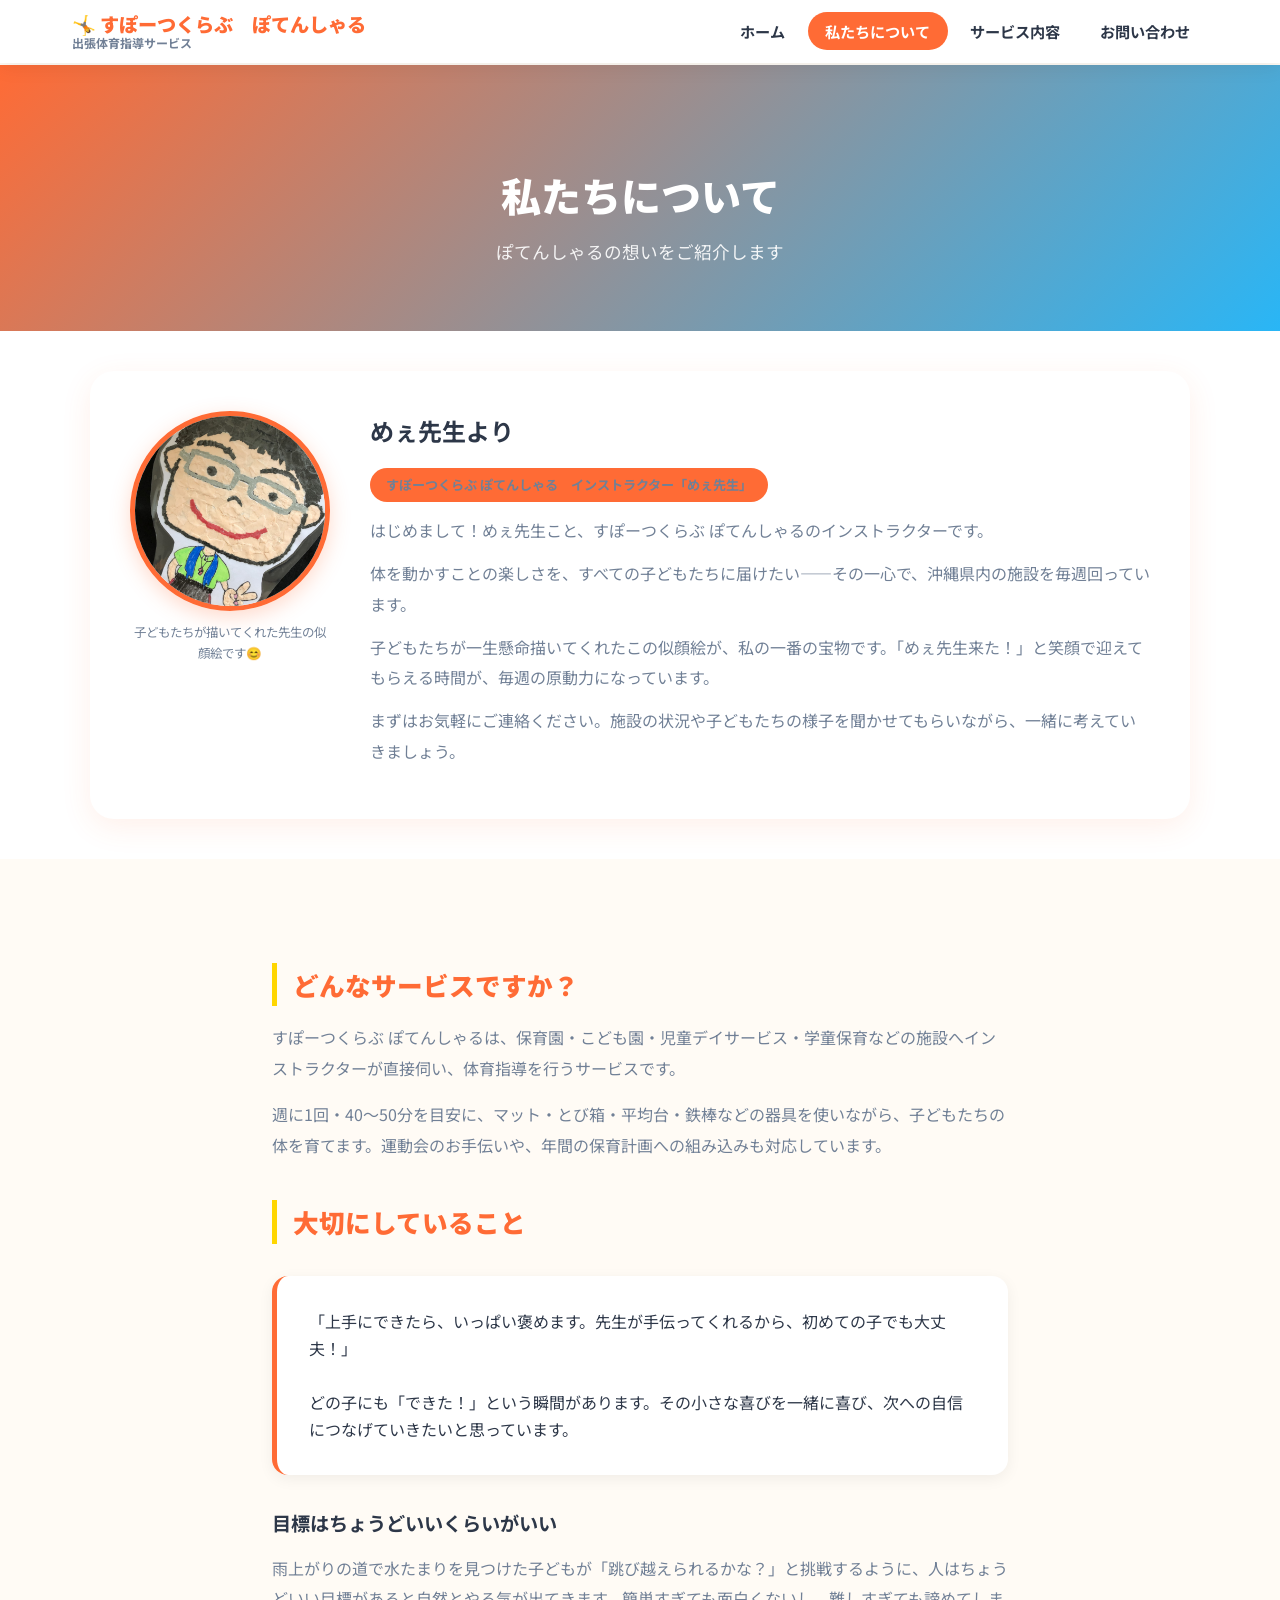
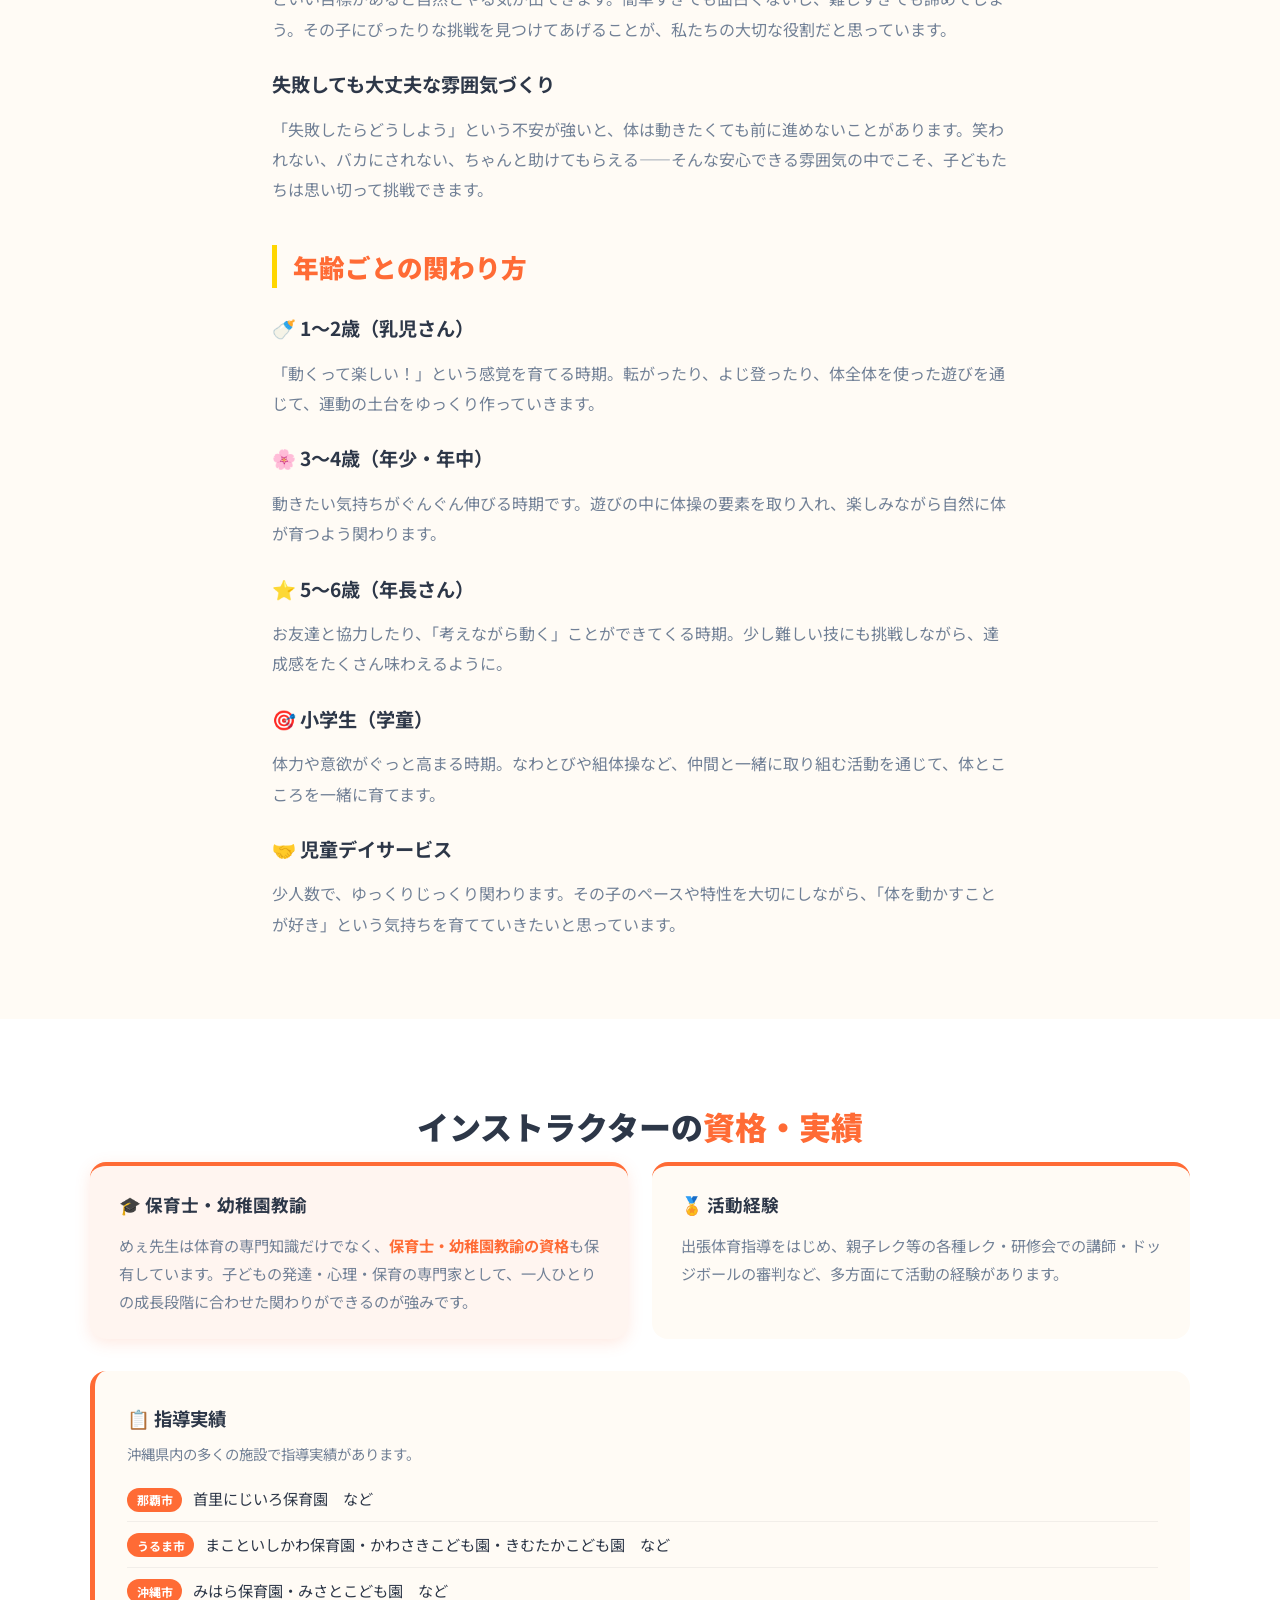
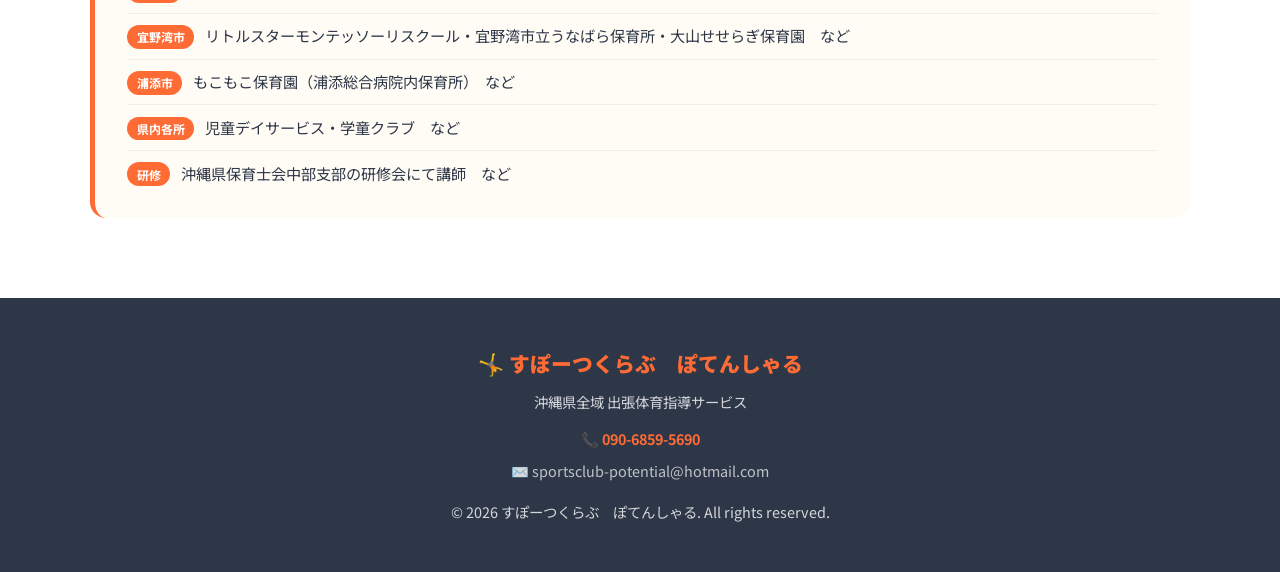
==== commit e21d3f2c: "めぇ先生の名前追加・保育士資格を強調・指導実績に新施設追加" ====
--- a/about.html
+++ b/about.html
@@ -9,8 +9,8 @@
     <meta property="og:title" content="私たちについて | すぽーつくらぶ ぽてんしゃる">
     <meta property="og:description" content="1歳〜小学生まで対応の出張体育指導。指導方針や年齢別の関わり方をご紹介します。">
     <meta property="og:type" content="website">
-    <meta property="og:url" content="https://sportsclub-potential.netlify.app/about.html">
-    <link rel="canonical" href="https://sportsclub-potential.netlify.app/about.html">
+    <meta property="og:url" content="https://sportsclub-potential.pages.dev/about.html">
+    <link rel="canonical" href="https://sportsclub-potential.pages.dev/about.html">
     <link rel="stylesheet" href="css/style.css">
 </head>
 <body>
@@ -45,10 +45,11 @@
                         <p class="instructor-caption">子どもたちが描いてくれた先生の似顔絵です😊</p>
                     </div>
                     <div class="instructor-text">
-                        <h2 style="margin-top:0;">インストラクターより</h2>
-                        <p>はじめまして！すぽーつくらぶ ぽてんしゃるのインストラクターです。</p>
+                        <h2 style="margin-top:0;">めぇ先生より</h2>
+                        <p class="instructor-name-badge">すぽーつくらぶ ぽてんしゃる　インストラクター「めぇ先生」</p>
+                        <p>はじめまして！めぇ先生こと、すぽーつくらぶ ぽてんしゃるのインストラクターです。</p>
                         <p>体を動かすことの楽しさを、すべての子どもたちに届けたい——その一心で、沖縄県内の施設を毎週回っています。</p>
-                        <p>子どもたちが一生懸命描いてくれたこの似顔絵が、私の一番の宝物です。「先生来た！」と笑顔で迎えてもらえる時間が、毎週の原動力になっています。</p>
+                        <p>子どもたちが一生懸命描いてくれたこの似顔絵が、私の一番の宝物です。「めぇ先生来た！」と笑顔で迎えてもらえる時間が、毎週の原動力になっています。</p>
                         <p>まずはお気軽にご連絡ください。施設の状況や子どもたちの様子を聞かせてもらいながら、一緒に考えていきましょう。</p>
                     </div>
                 </div>
@@ -96,9 +97,9 @@
                 <h2 class="section-title">インストラクターの<span>資格・実績</span></h2>
 
                 <div class="credentials-grid">
-                    <div class="credentials-card">
-                        <h3>🎓 保有資格</h3>
-                        <p>保育士・幼稚園教諭をはじめ、各種資格を取得しています。子どもの発達に関する専門的な知識をもとに、安全で楽しい指導を行います。</p>
+                    <div class="credentials-card credentials-card--highlight">
+                        <h3>🎓 保育士・幼稚園教諭</h3>
+                        <p>めぇ先生は体育の専門知識だけでなく、<strong>保育士・幼稚園教諭の資格</strong>も保有しています。子どもの発達・心理・保育の専門家として、一人ひとりの成長段階に合わせた関わりができるのが強みです。</p>
                     </div>
                     <div class="credentials-card">
                         <h3>🏅 活動経験</h3>
@@ -110,12 +111,13 @@
                     <h3>📋 指導実績</h3>
                     <p class="track-record-lead">沖縄県内の多くの施設で指導実績があります。</p>
                     <ul class="track-record-list">
-                        <li><span class="facility-area">うるま市</span>まこといしかわ保育園・かわさきこども園・きむたかこども園</li>
-                        <li><span class="facility-area">沖縄市</span>みはら保育園・みさとこども園</li>
-                        <li><span class="facility-area">宜野湾市</span>リトルスターモンテッソーリスクール・宜野湾市立うなばら保育所</li>
-                        <li><span class="facility-area">浦添市</span>もこもこ保育園（浦添総合病院内保育所）</li>
-                        <li><span class="facility-area">県内各所</span>児童デイサービス・学童クラブ</li>
-                        <li><span class="facility-area">研修</span>沖縄県保育士会中部支部の研修会にて講師 etc.</li>
+                        <li><span class="facility-area">那覇市</span>首里にじいろ保育園　など</li>
+                        <li><span class="facility-area">うるま市</span>まこといしかわ保育園・かわさきこども園・きむたかこども園　など</li>
+                        <li><span class="facility-area">沖縄市</span>みはら保育園・みさとこども園　など</li>
+                        <li><span class="facility-area">宜野湾市</span>リトルスターモンテッソーリスクール・宜野湾市立うなばら保育所・大山せせらぎ保育園　など</li>
+                        <li><span class="facility-area">浦添市</span>もこもこ保育園（浦添総合病院内保育所）　など</li>
+                        <li><span class="facility-area">県内各所</span>児童デイサービス・学童クラブ　など</li>
+                        <li><span class="facility-area">研修</span>沖縄県保育士会中部支部の研修会にて講師　など</li>
                     </ul>
                 </div>
             </div>
--- a/css/style.css
+++ b/css/style.css
@@ -91,24 +91,20 @@
     justify-content: center;
     margin-top: 65px;
     overflow: hidden;
-}
-
-.hero-bg {
-    position: absolute;
-    inset: 0;
-    background-image: url('../images/kids_gym.jpg');
-    background-size: cover;
-    background-position: center top;
-}
-
-.hero-overlay {
-    position: absolute;
-    inset: 0;
     background: linear-gradient(
         160deg,
-        rgba(255, 107, 53, 0.82) 0%,
-        rgba(41, 182, 246, 0.75) 100%
+        var(--orange) 0%,
+        #F7931E 40%,
+        var(--blue) 100%
     );
+}
+
+.hero-bg {
+    display: none;
+}
+
+.hero-overlay {
+    display: none;
 }
 
 .hero-content {
@@ -389,47 +385,36 @@
 
 /* 活動写真ギャラリー */
 .photo-gallery {
-    display: grid;
-    grid-template-columns: repeat(4, 1fr);
-    gap: 0.75rem;
+    display: flex;
+    flex-wrap: wrap;
+    gap: 0.8rem;
+    justify-content: flex-start;
+    align-items: flex-start;
 }
 
 .photo-item {
-    position: relative;
-    overflow: hidden;
-    border-radius: 14px;
-    aspect-ratio: 1 / 1;
-    background: #eee;
-}
-
-.photo-item--wide {
-    grid-column: span 2;
-    aspect-ratio: 2 / 1;
+    flex: 0 0 auto;
+    background: #fff;
+    border-radius: 10px;
+    padding: 5px 5px 2px;
+    box-shadow: 0 3px 10px rgba(0,0,0,0.12);
 }
 
 .photo-item img {
-    width: 100%;
-    height: 100%;
-    object-fit: cover;
-    transition: transform 0.4s ease;
     display: block;
-}
-
-.photo-item:hover img {
-    transform: scale(1.05);
+    width: auto;
+    height: auto;
+    max-height: 200px;
+    max-width: 260px;
+    border-radius: 6px;
 }
 
 .photo-label {
-    position: absolute;
-    bottom: 0;
-    left: 0;
-    right: 0;
-    background: linear-gradient(transparent, rgba(0,0,0,0.6));
-    color: #fff;
-    font-size: 0.8rem;
-    font-weight: 700;
-    padding: 1rem 0.7rem 0.5rem;
     text-align: center;
+    font-size: 0.72rem;
+    font-weight: 700;
+    color: var(--gray);
+    padding: 0.3rem 0.2rem 0.1rem;
 }
 
 /* 資格・実績 */
@@ -440,11 +425,32 @@
     margin-bottom: 2rem;
 }
 
+.instructor-name-badge {
+    display: inline-block;
+    background: var(--orange);
+    color: #fff;
+    font-size: 0.82rem;
+    font-weight: 700;
+    padding: 0.3rem 1rem;
+    border-radius: 50px;
+    margin-bottom: 0.8rem;
+}
+
 .credentials-card {
     background: var(--light-bg);
     border-radius: 16px;
     padding: 1.5rem 1.8rem;
     border-top: 4px solid var(--orange);
+}
+
+.credentials-card--highlight {
+    background: #FFF5F0;
+    border-top: 4px solid var(--orange);
+    box-shadow: 0 4px 16px rgba(255,107,53,0.15);
+}
+
+.credentials-card--highlight strong {
+    color: var(--orange);
 }
 
 .credentials-card h3 {
@@ -842,9 +848,8 @@
     line-height: 1;
 }
 
-/* レスポンシブ */
-@media (max-width: 768px) {
-    /* ナビゲーション */
+/* ナビゲーション（タブレット・スマホ共通） */
+@media (max-width: 1024px) {
     nav {
         padding: 0.8rem 1.2rem;
         flex-wrap: wrap;
@@ -889,6 +894,10 @@
         background: var(--orange);
         color: var(--white);
     }
+}
+
+/* レスポンシブ */
+@media (max-width: 768px) {
 
     /* ヒーロー */
     .hero {
@@ -1010,12 +1019,12 @@
 
     /* 活動写真ギャラリー */
     .photo-gallery {
-        grid-template-columns: repeat(2, 1fr);
-    }
-
-    .photo-item--wide {
-        grid-column: span 2;
-        aspect-ratio: 16 / 9;
+        justify-content: center;
+    }
+
+    .photo-item img {
+        max-height: 150px;
+        max-width: 160px;
     }
 
     /* 資格・実績 */
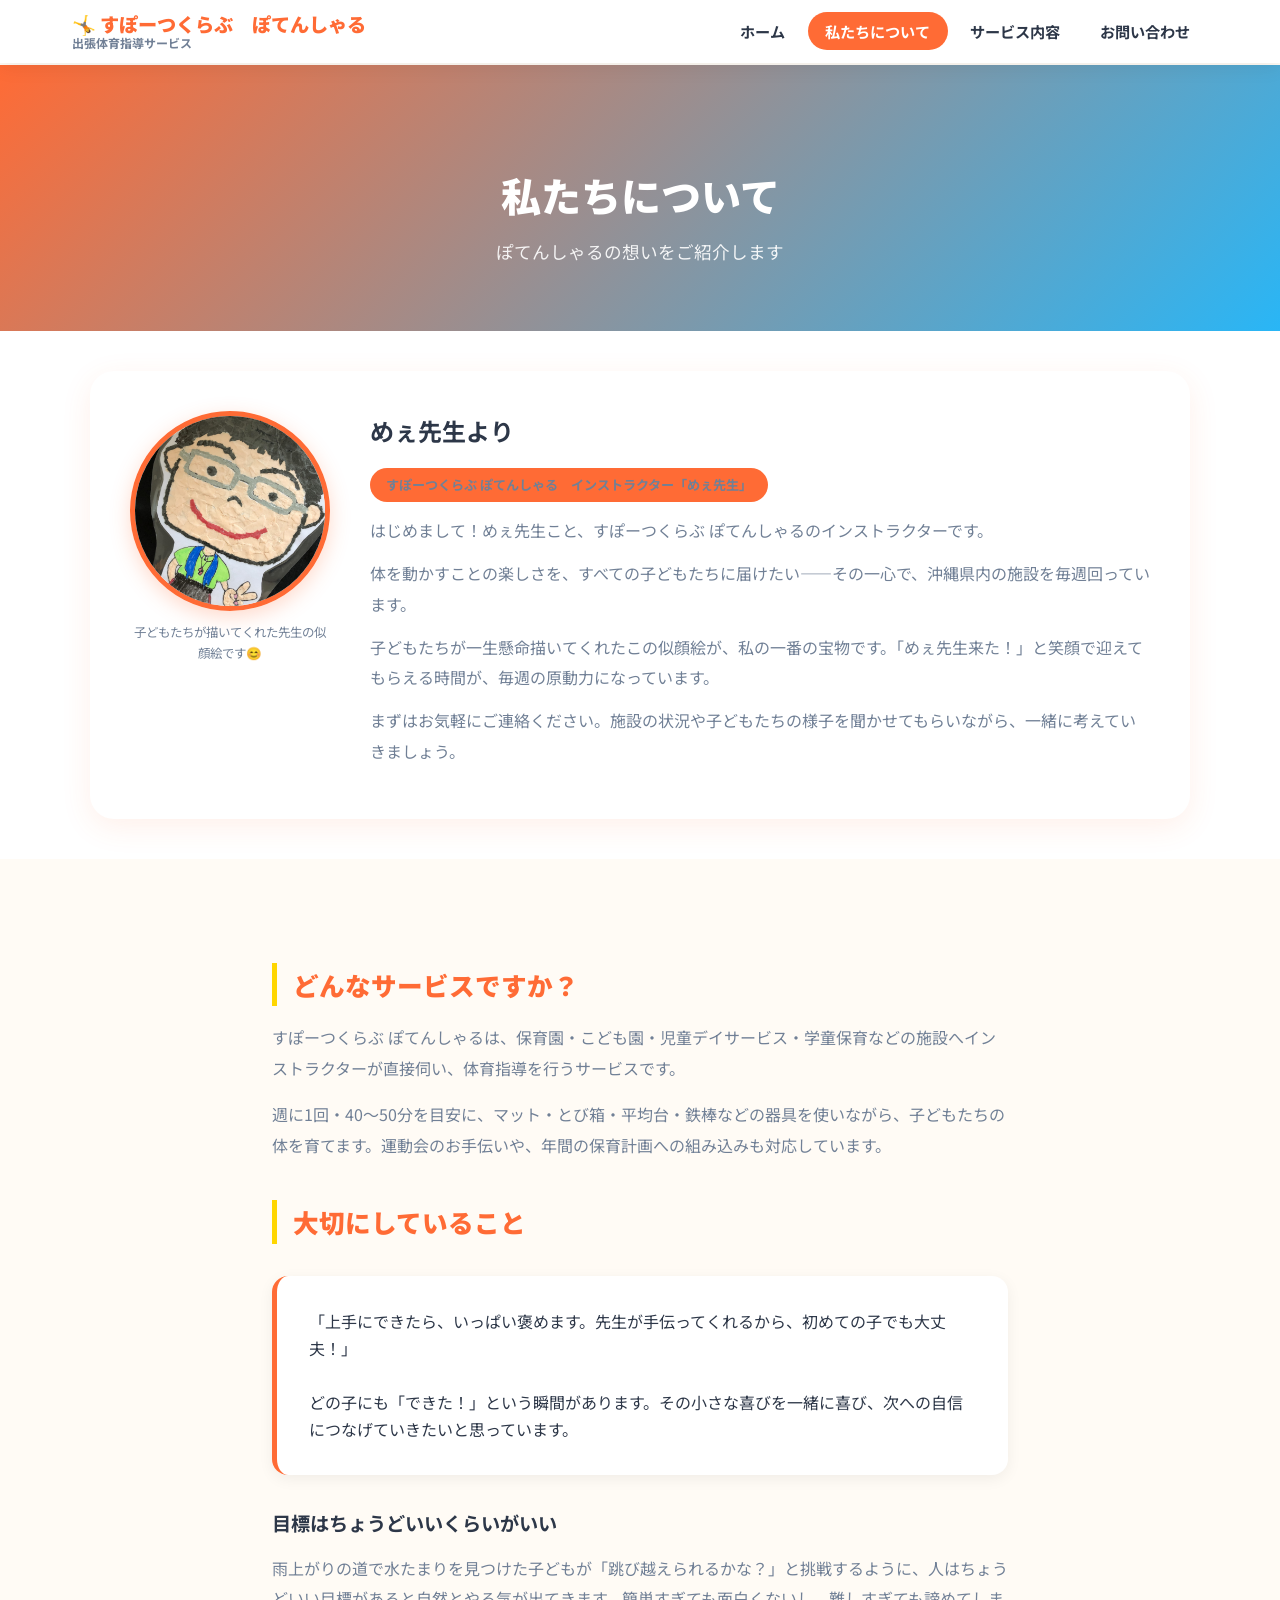
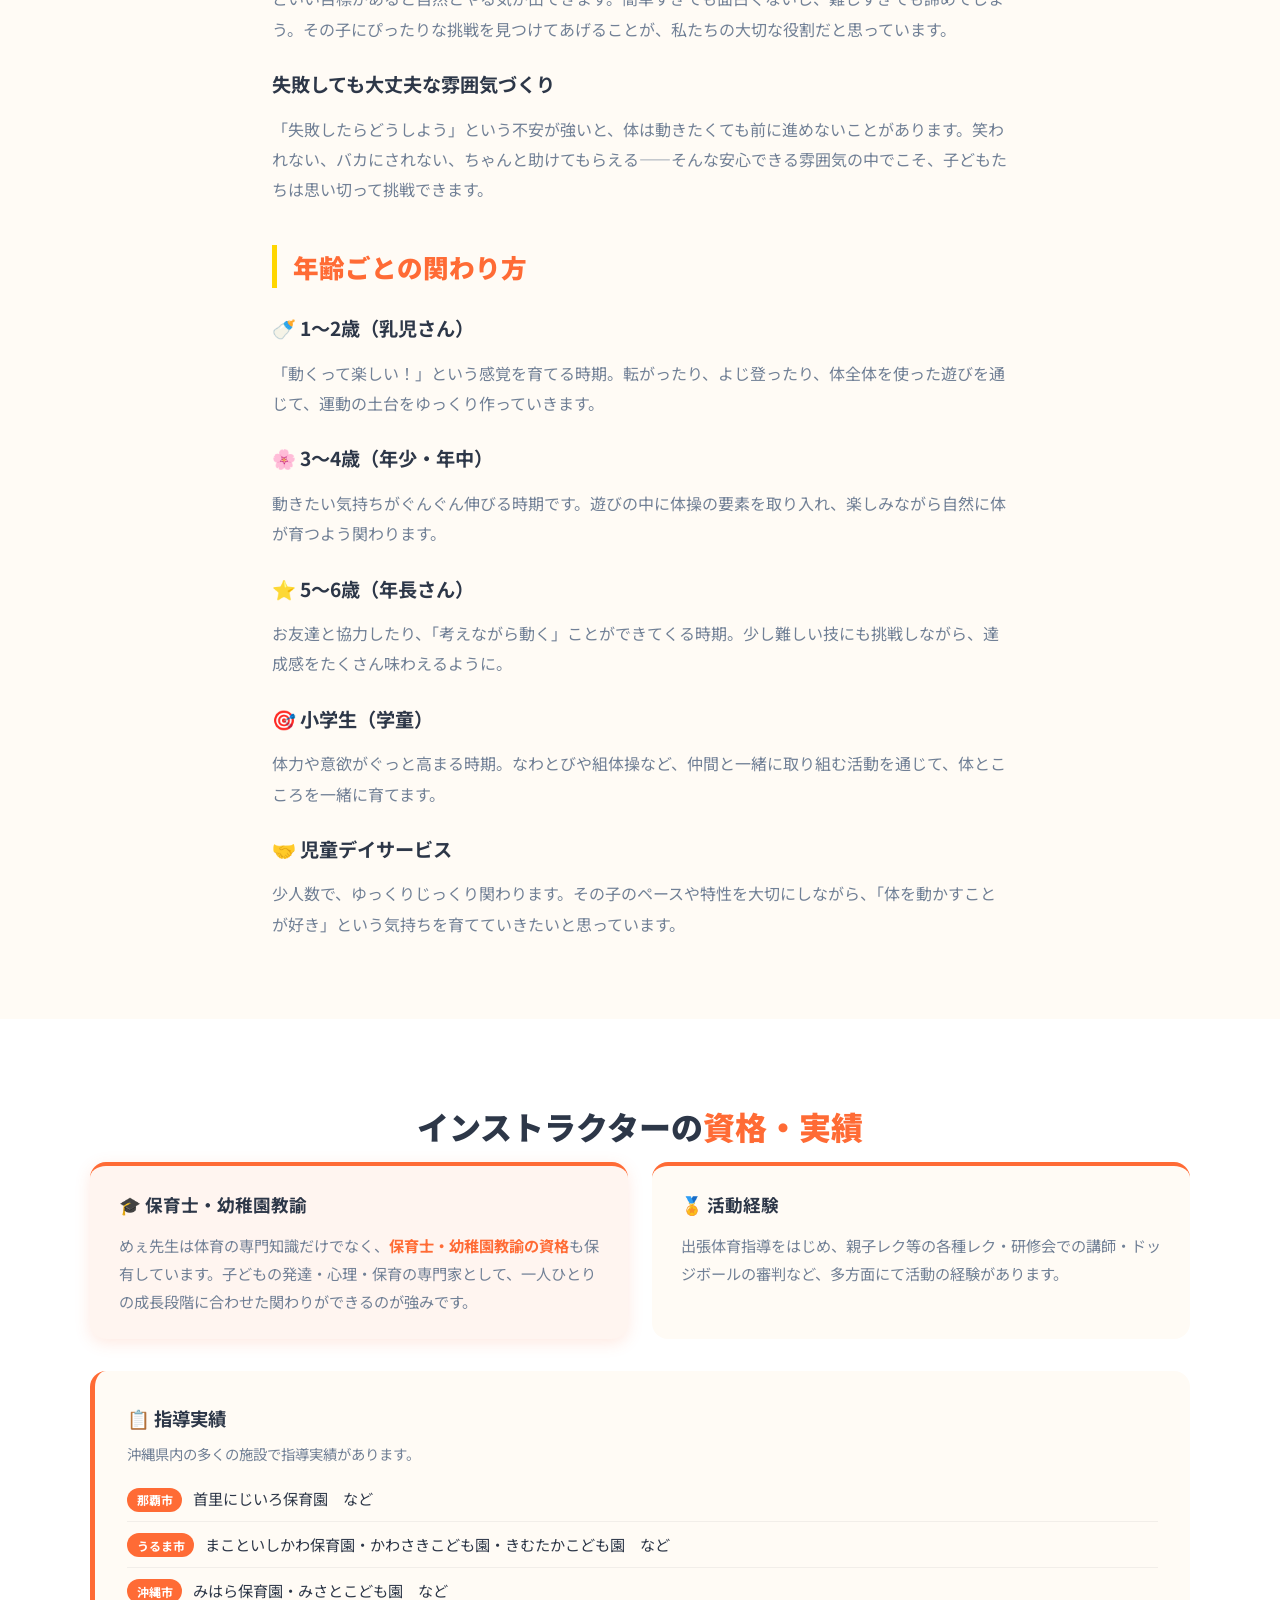
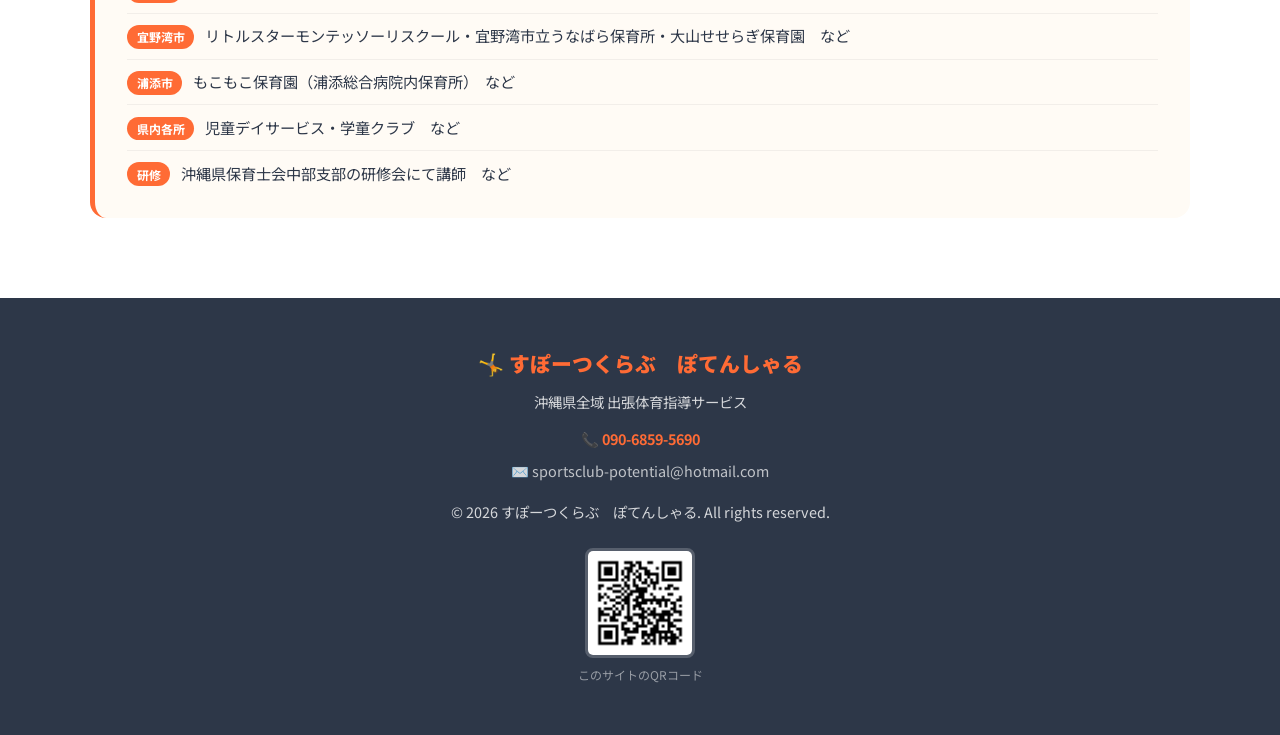
==== commit 8b61ef0a: "全ページフッターにQRコードを追加" ====
--- a/about.html
+++ b/about.html
@@ -131,6 +131,10 @@
         <p style="margin-top:0.8rem;">📞 <a href="tel:09068595690" style="color:var(--orange);text-decoration:none;font-weight:700;">090-6859-5690</a></p>
         <p>✉️ <a href="mailto:sportsclub-potential@hotmail.com" style="color:rgba(255,255,255,0.7);text-decoration:none;">sportsclub-potential@hotmail.com</a></p>
         <p style="margin-top:1rem;">&copy; 2026 すぽーつくらぶ　ぽてんしゃる. All rights reserved.</p>
+        <div class="footer-qr">
+            <img src="images/qrcode.png" alt="サイトQRコード" class="footer-qr-img">
+            <p class="footer-qr-label">このサイトのQRコード</p>
+        </div>
     </footer>
 </body>
 </html>
--- a/css/style.css
+++ b/css/style.css
@@ -734,6 +734,26 @@
     margin-top: 0.5rem;
 }
 
+.footer-qr {
+    margin-top: 1.5rem;
+    display: inline-block;
+}
+
+.footer-qr-img {
+    width: 110px;
+    height: 110px;
+    border-radius: 8px;
+    border: 3px solid rgba(255,255,255,0.2);
+    display: block;
+    margin: 0 auto;
+}
+
+.footer-qr-label {
+    font-size: 0.75rem;
+    color: rgba(255,255,255,0.5);
+    margin-top: 0.4rem;
+}
+
 /* 連絡先カード */
 .contact-info-card {
     background: var(--white);
